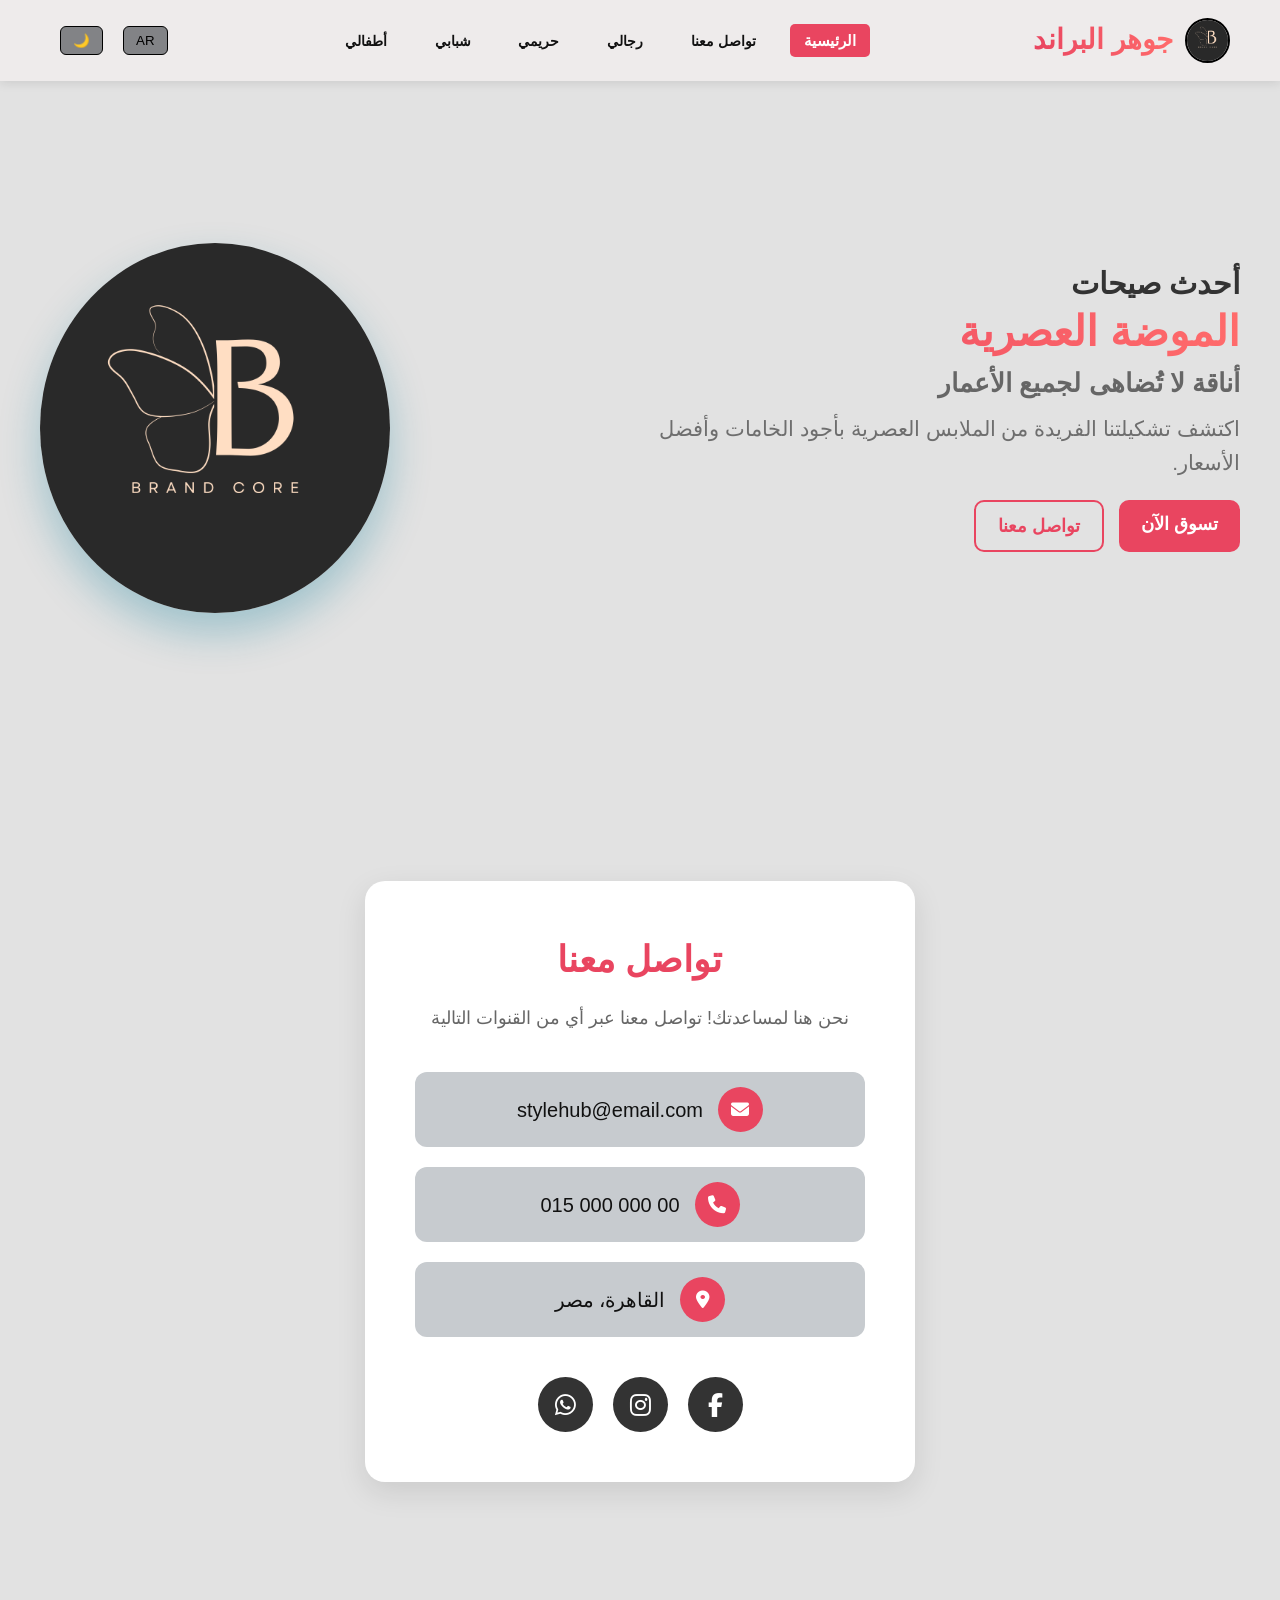
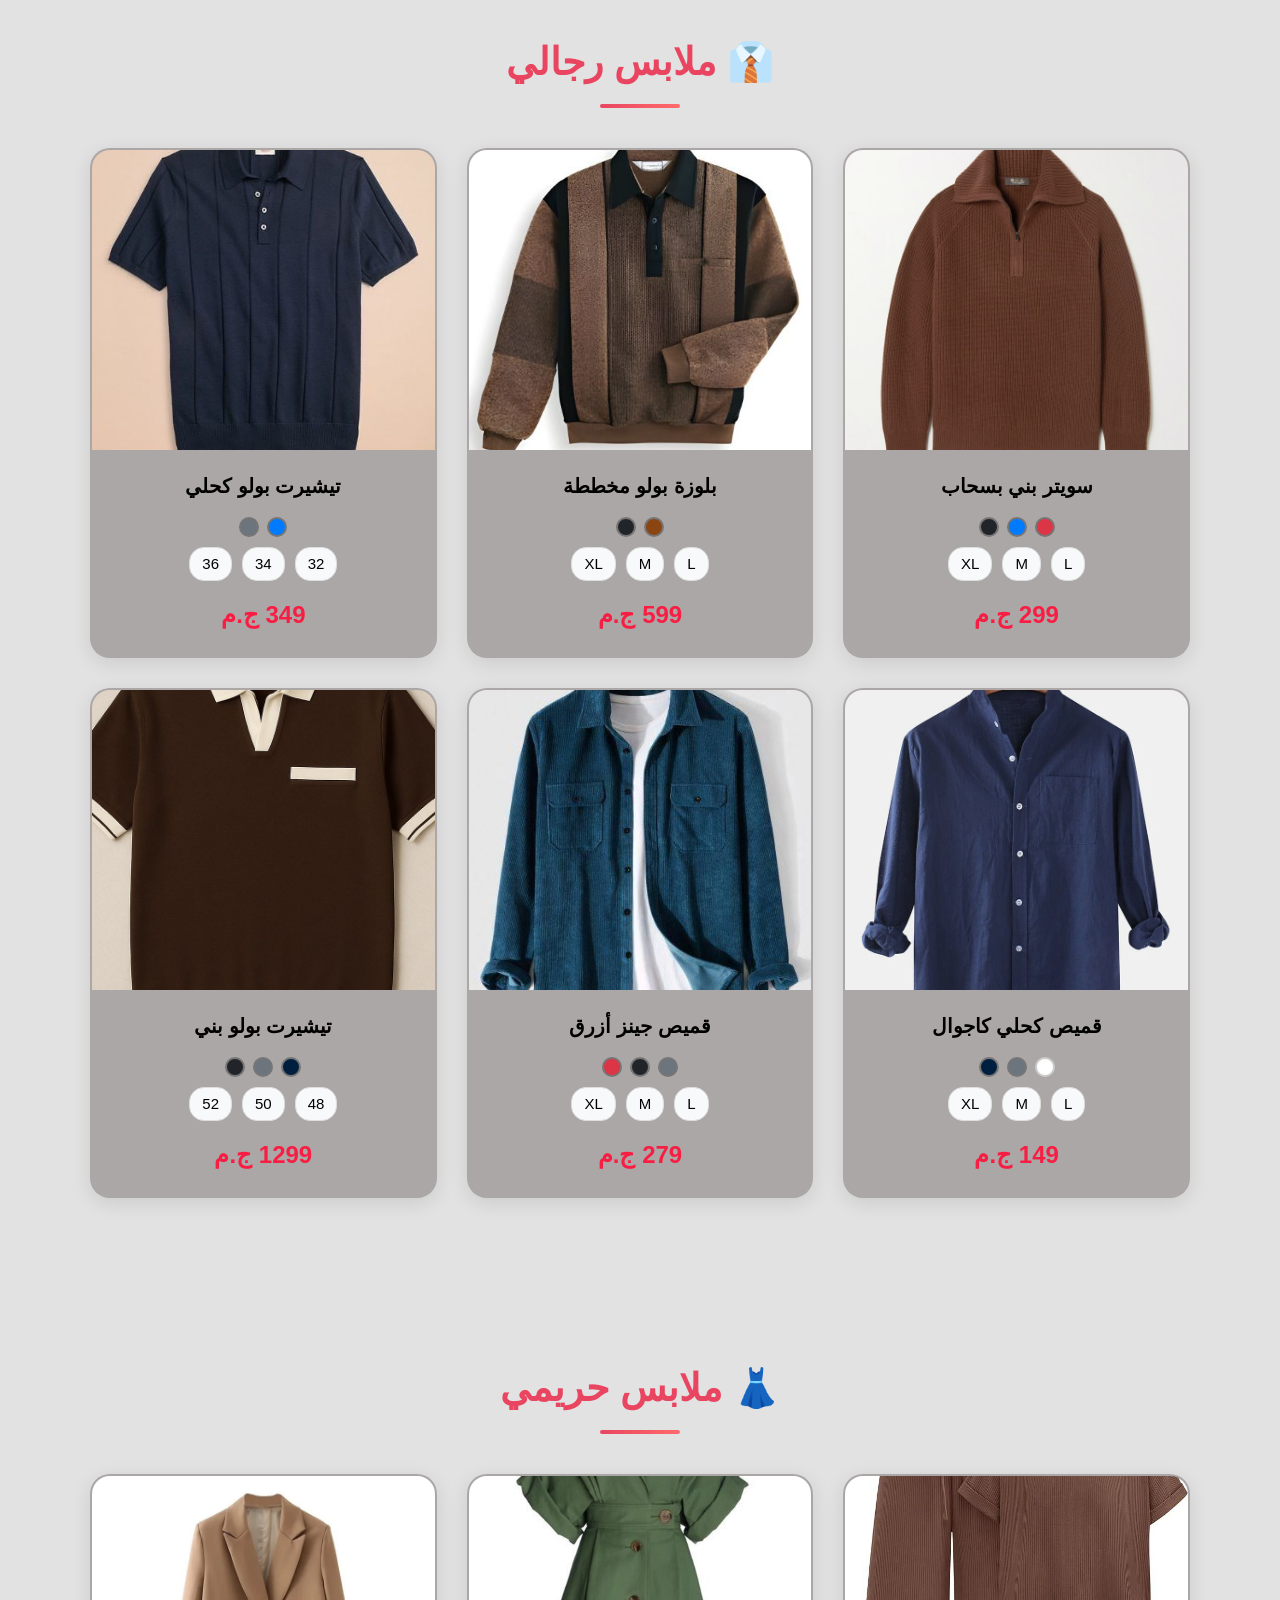
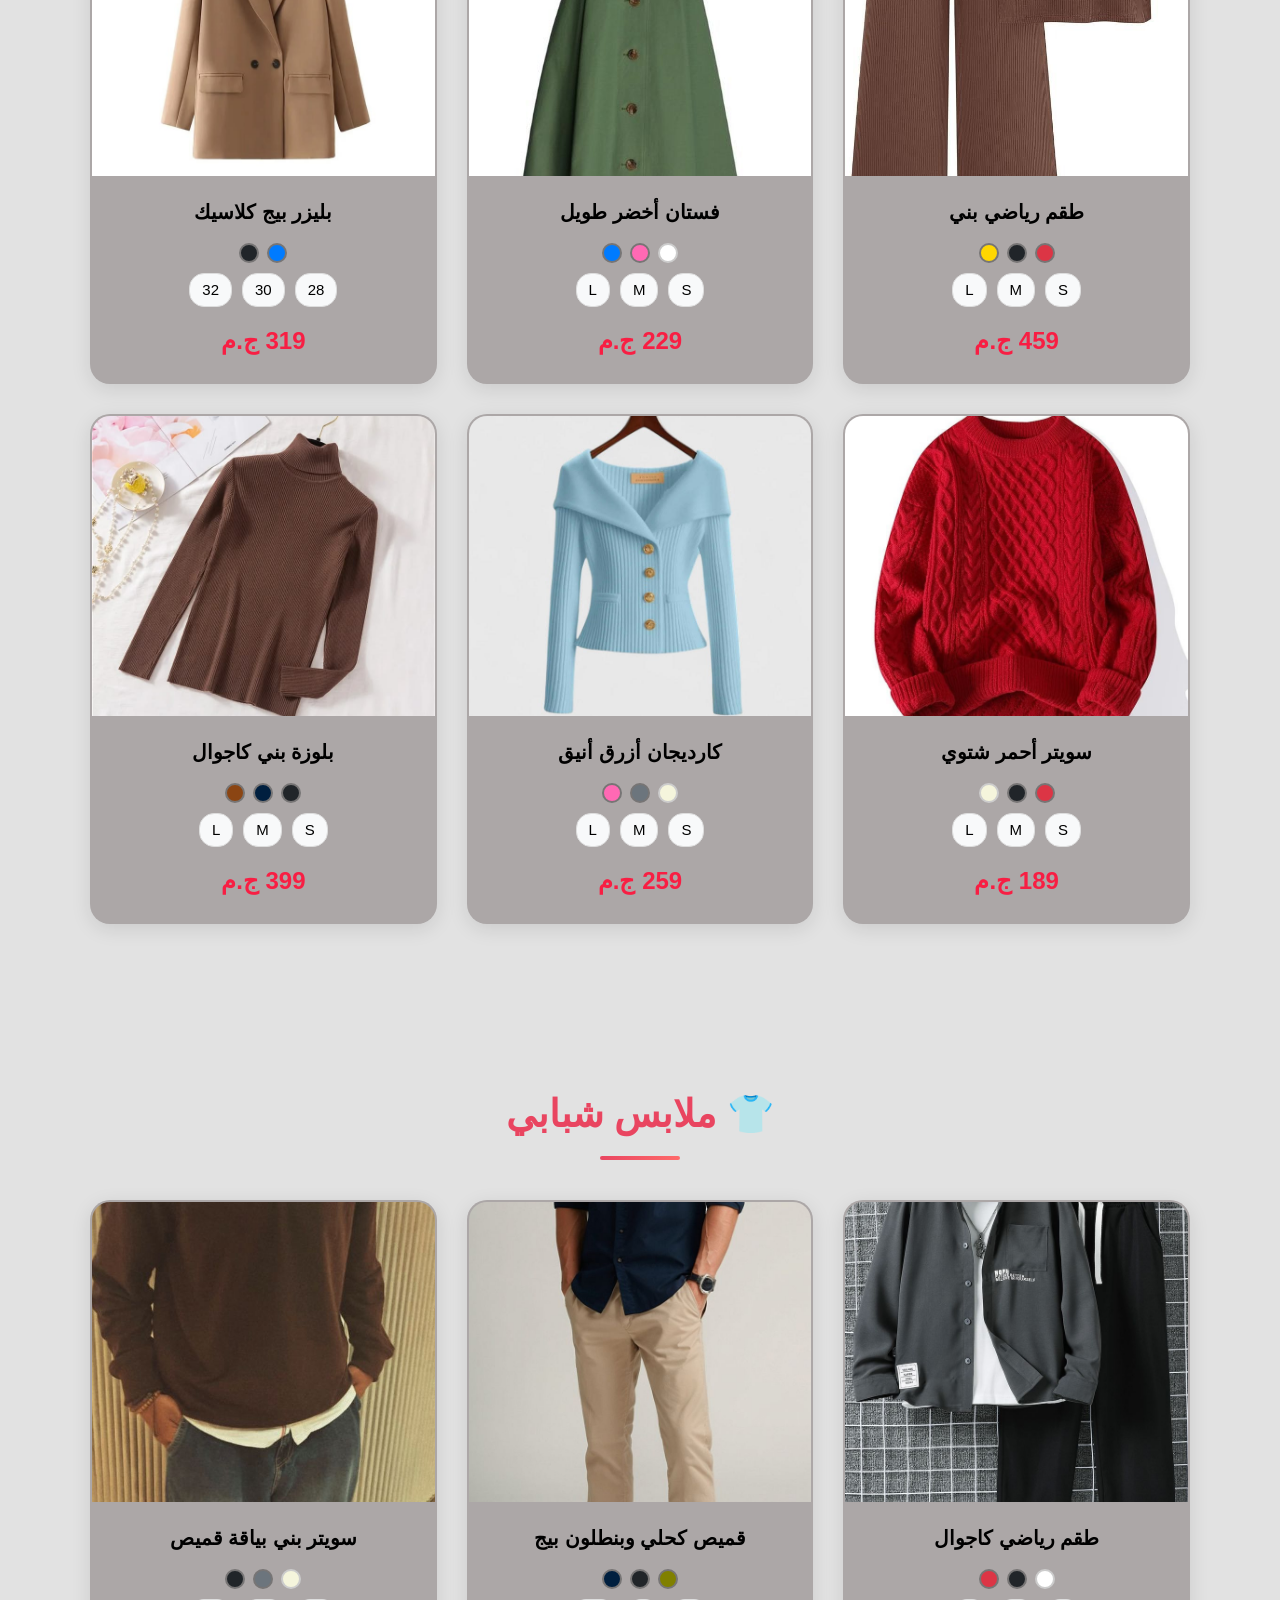
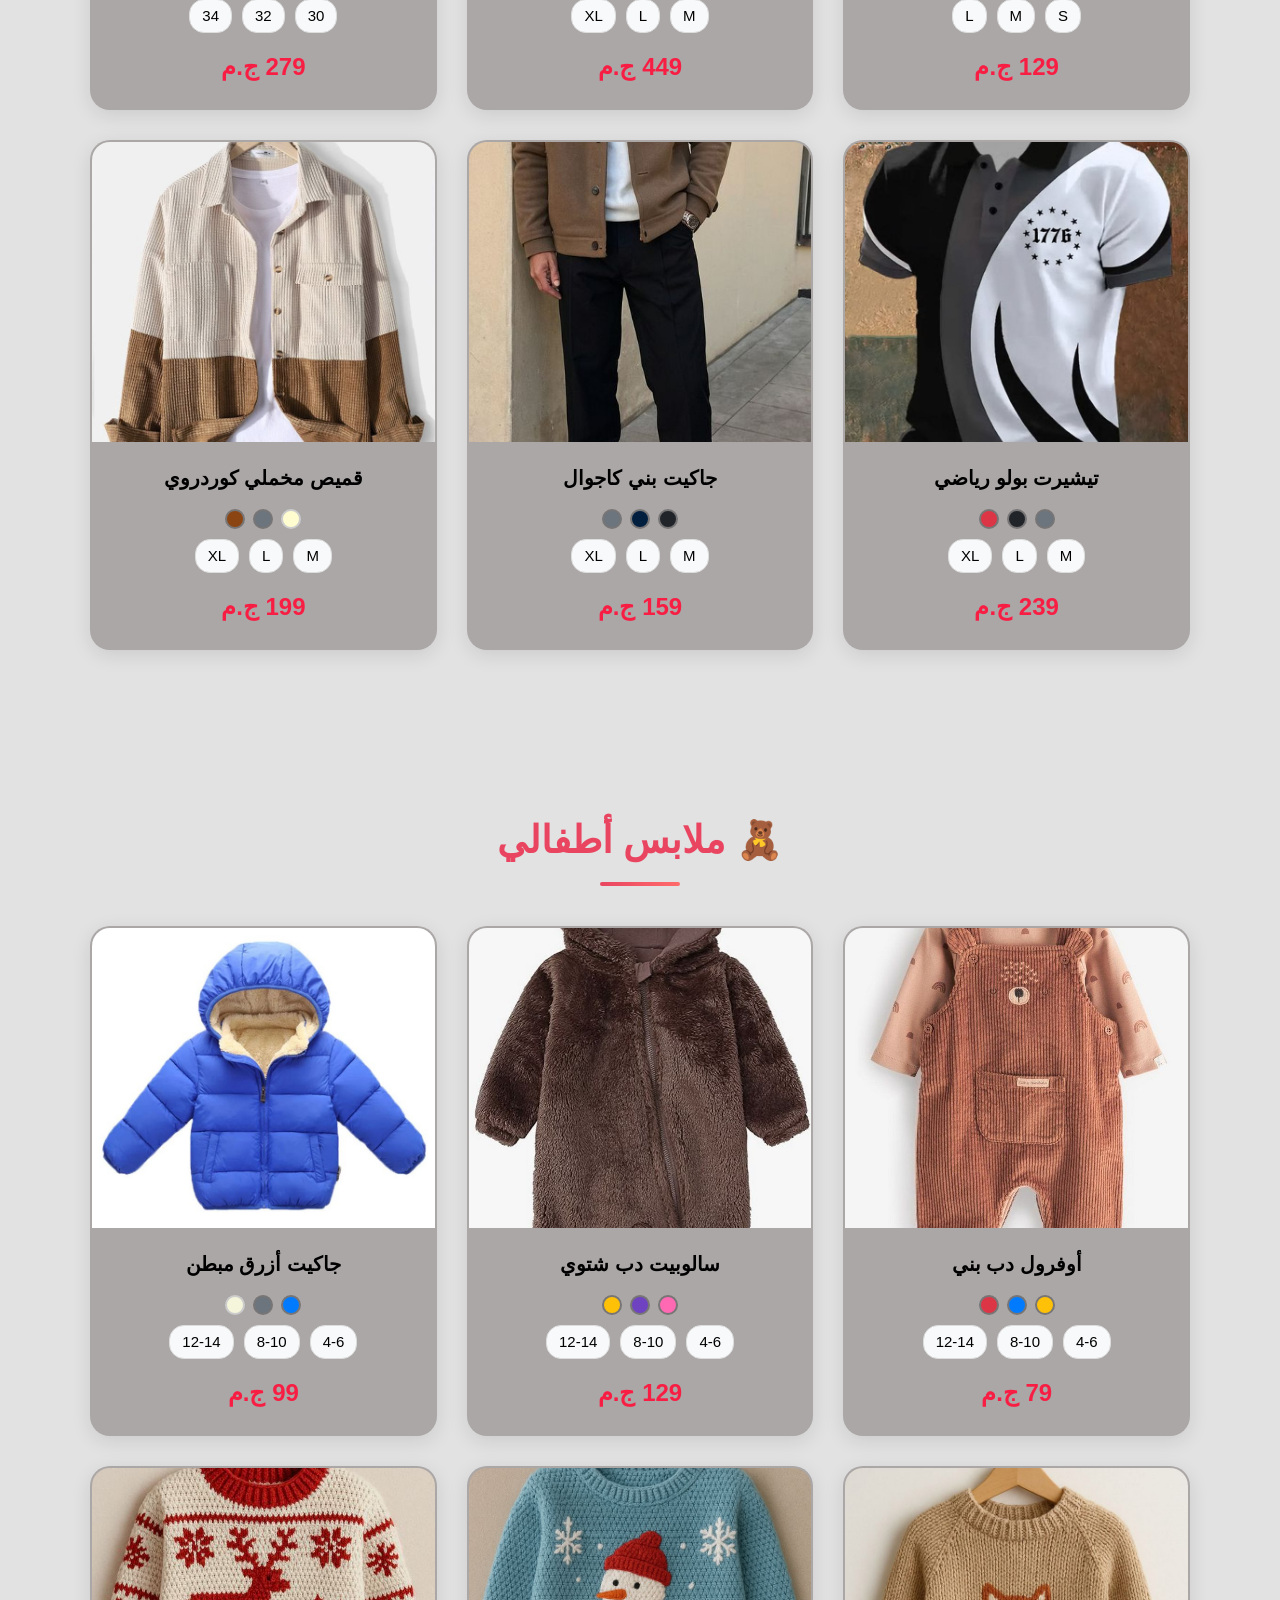
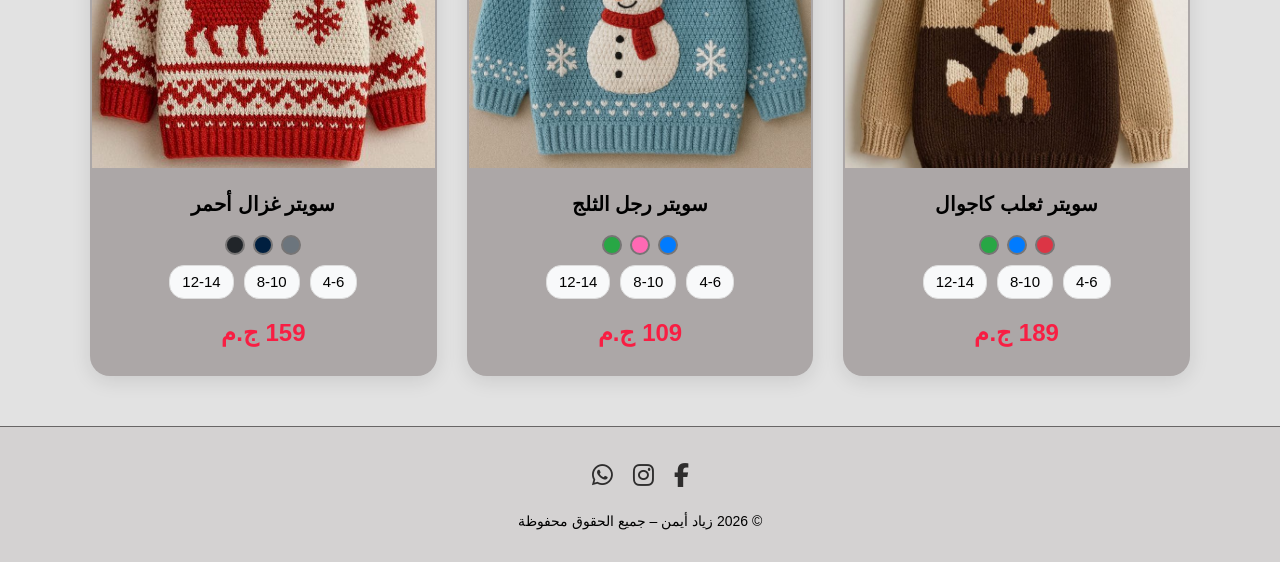
==== index.html @ c8283c45 "Rename brand.html to index.html" ====
<!DOCTYPE html>
<html lang="ar" dir="rtl">
<head>
  <meta charset="UTF-8">
  <meta name="viewport" content="width=device-width, initial-scale=1.0">
  <title>Fashion Store</title>
  <link rel="stylesheet" href="brand.css">
  <link rel="stylesheet" href="https://cdnjs.cloudflare.com/ajax/libs/font-awesome/6.5.1/css/all.min.css">
</head>
<body>


<!-- Navbar -->
<header class="navbar">
  <div class="menu-toggle" onclick="document.querySelector('.nav-links').classList.toggle('active')">
    <span></span>
    <span></span>
    <span></span>
  </div>

  <div class="logo-container">
    <img src="Pic/Logo.png" alt="Logo" class="logo-img">
    <div class="logo" data-key="logo">جوهر البراند</div>
  </div>
  <nav class="nav-links">
    <a href="#home" class="active" data-key="nav-home">الرئيسية</a>
    <a href="#contact" data-key="nav-contact">تواصل معنا</a>
    <a href="#men" data-key="nav-men">رجالي</a>
    <a href="#women" data-key="nav-women">حريمي</a>
    <a href="#youth" data-key="nav-youth">شبابي</a>
    <a href="#kids" data-key="nav-kids">أطفالي</a>
  </nav>
  
  <div class="nav-actions">
    <button class="mode-btn">🌙</button>
    <button class="lang-btn">AR</button>
  </div>     
</header>

<!-- Hero -->
<section id="home" class="hero">
  <div class="hero-text">
    <h1 data-key="hero-h1">أحدث صيحات</h1>
    <h1 class="name" data-key="hero-name">الموضة العصرية</h1>
    <h2 data-key="hero-name2">أناقة لا تُضاهى لجميع الأعمار</h2>
    <p class="hero-p"  data-key="hero-p">اكتشف تشكيلتنا الفريدة من الملابس العصرية بأجود الخامات وأفضل الأسعار.</p>
    <div class="hero-buttons">
      <a href="#men" class="btn primary" data-key="hero-btn1">تسوق الآن</a>
      <a href="#contact" class="btn secondary" data-key="hero-btn2">تواصل معنا</a>
    </div>
  </div>
  <div class="hero-image">
    <img src="Pic/Logo.png" alt="Fashion">
  </div>
</section>

<!-- Contact Section -->
<section id="contact" class="contact-section">
  <div class="contact-container">
    <div class="contact-info-box">
      <h2 data-key="contact-title">تواصل معنا</h2>
      <p data-key="contact-desc">نحن هنا لمساعدتك! تواصل معنا عبر أي من القنوات التالية</p>
      
      <div class="contact-details">
        <div class="contact-item">
          <i class="fa-solid fa-envelope"></i>
          <span>stylehub@email.com</span>
        </div>
        <div class="contact-item">
          <i class="fa-solid fa-phone"></i>
          <span dir="ltr">015 000 000 00</span>
        </div>
        <div class="contact-item">
          <i class="fa-solid fa-location-dot"></i>
          <span data-key="contact-address">القاهرة، مصر</span>
        </div>
      </div>

      <div class="contact-social">
        <a href="https://facebook.com" target="_blank"><i class="fa-brands fa-facebook-f"></i></a>
        <a href="https://instagram.com" target="_blank"><i class="fa-brands fa-instagram"></i></a>
        <a href="https://wa.me/201500000000" target="_blank"><i class="fa-brands fa-whatsapp"></i></a>
      </div>
    </div>
  </div>
</section>

<!-- Men Section -->
<section id="men" class="category-section">
  <h2 class="section-title" data-key="men-title">👔 ملابس رجالي</h2>
  <div class="products-grid">

    <!-- Product 1 -->
    <div class="product-card">
      <div class="product-image">
        <img src="Pic/Men/men1.jpg" alt="Men Shirt">
      </div>
      <div class="product-info">
        <h3 data-key="product-men-1">سويتر بني بسحاب</h3>
        <div class="product-colors">
          <span class="color red"></span>
          <span class="color blue"></span>
          <span class="color black"></span>
        </div>
        <div class="product-sizes">
          <span>L</span>
          <span>M</span>
          <span>XL</span>
        </div>
        <p class="product-price">299 ج.م</p>
      </div>
    </div>

    <!-- Product 2 -->
    <div class="product-card">
      <div class="product-image">
        <img src="Pic/Men/men2.jpg" alt="Men Jacket">
      </div>
      <div class="product-info">
        <h3 data-key="product-men-2">بلوزة بولو مخططة</h3>
        <div class="product-colors">
          <span class="color brown"></span>
          <span class="color black"></span>
        </div>
        <div class="product-sizes">
          <span>L</span>
          <span>M</span>
          <span>XL</span>
        </div>
        <p class="product-price">599 ج.م</p>
      </div>
    </div>

    <!-- Product 3 -->
    <div class="product-card">
      <div class="product-image">
        <img src="Pic/Men/men3.jpg" alt="Men Pants">
      </div>
      <div class="product-info">
        <h3 data-key="product-men-3">تيشيرت بولو كحلي</h3>
        <div class="product-colors">
          <span class="color blue"></span>
          <span class="color gray"></span>
        </div>
        <div class="product-sizes">
          <span>32</span>
          <span>34</span>
          <span>36</span>
        </div>
        <p class="product-price">349 ج.م</p>
      </div>
    </div>

    <!-- Product 4 -->
    <div class="product-card">
      <div class="product-image">
        <img src="Pic/Men/men4.jpg" alt="Men T-Shirt">
      </div>
      <div class="product-info">
        <h3 data-key="product-men-4">قميص كحلي كاجوال</h3>
        <div class="product-colors">
          <span class="color white"></span>
          <span class="color gray"></span>
          <span class="color navy"></span>
        </div>
        <div class="product-sizes">
          <span>L</span>
          <span>M</span>
          <span>XL</span>
        </div>
        <p class="product-price">149 ج.م</p>
      </div>
    </div>

    <!-- Product 5 -->
    <div class="product-card">
      <div class="product-image">
        <img src="Pic/Men/men5.jpg" alt="Men Hoodie">
      </div>
      <div class="product-info">
        <h3 data-key="product-men-5">قميص جينز أزرق</h3>
        <div class="product-colors">
          <span class="color gray"></span>
          <span class="color black"></span>
          <span class="color red"></span>
        </div>
        <div class="product-sizes">
          <span>L</span>
          <span>M</span>
          <span>XL</span>
        </div>
        <p class="product-price">279 ج.م</p>
      </div>
    </div>

    <!-- Product 6 -->
    <div class="product-card">
      <div class="product-image">
        <img src="Pic/Men/men6.jpg" alt="Men Suit">
      </div>
      <div class="product-info">
        <h3 data-key="product-men-6">تيشيرت بولو بني</h3>
        <div class="product-colors">
          <span class="color navy"></span>
          <span class="color gray"></span>
          <span class="color black"></span>
        </div>
        <div class="product-sizes">
          <span>48</span>
          <span>50</span>
          <span>52</span>
        </div>
        <p class="product-price">1299 ج.م</p>
      </div>
    </div>
  </div>
</section>


<!-- Women Section -->
<section id="women" class="category-section">
  <h2 class="section-title" data-key="women-title">👗 ملابس حريمي</h2>
  <div class="products-grid">

    <!-- Product 1 -->
    <div class="product-card">
      <div class="product-image">
        <img src="Pic/Women/wom1.jpg" alt="Women Dress">
      </div>
      <div class="product-info">
        <h3 data-key="product-women-1">طقم رياضي بني</h3>
        <div class="product-colors">
          <span class="color red"></span>
          <span class="color black"></span>
          <span class="color gold"></span>
        </div>
        <div class="product-sizes">
          <span>S</span>
          <span>M</span>
          <span>L</span>
        </div>
        <p class="product-price">459 ج.م</p>
      </div>
    </div>

    <!-- Product 2 -->
    <div class="product-card">
      <div class="product-image">
        <img src="Pic/Women/wom2.jpg" alt="Women Blouse">
      </div>
      <div class="product-info">
        <h3 data-key="product-women-2">فستان أخضر طويل</h3>
        <div class="product-colors">
          <span class="color white"></span>
          <span class="color pink"></span>
          <span class="color blue"></span>
        </div>
        <div class="product-sizes">
          <span>S</span>
          <span>M</span>
          <span>L</span>
        </div>
        <p class="product-price">229 ج.م</p>
      </div>
    </div>

    <!-- Product 3 -->
    <div class="product-card">
      <div class="product-image">
        <img src="Pic/Women/wom3.jpg" alt="Women Jeans">
      </div>
      <div class="product-info">
        <h3 data-key="product-women-3">بليزر بيج كلاسيك</h3>
        <div class="product-colors">
          <span class="color blue"></span>
          <span class="color black"></span>
        </div>
        <div class="product-sizes">
          <span>28</span>
          <span>30</span>
          <span>32</span>
        </div>
        <p class="product-price">319 ج.م</p>
      </div>
    </div>

    <!-- Product 4 -->
    <div class="product-card">
      <div class="product-image">
        <img src="Pic/Women/wom4.jpg" alt="Women Skirt">
      </div>
      <div class="product-info">
        <h3 data-key="product-women-4">سويتر أحمر شتوي</h3>
        <div class="product-colors">
          <span class="color red"></span>
          <span class="color black"></span>
          <span class="color beige"></span>
        </div>
        <div class="product-sizes">
          <span>S</span>
          <span>M</span>
          <span>L</span>
        </div>
        <p class="product-price">189 ج.م</p>
      </div>
    </div>

    <!-- Product 5 -->
    <div class="product-card">
      <div class="product-image">
        <img src="Pic/Women/wom5.jpg" alt="Women Cardigan">
      </div>
      <div class="product-info">
        <h3 data-key="product-women-5">كارديجان أزرق أنيق</h3>
        <div class="product-colors">
          <span class="color beige"></span>
          <span class="color gray"></span>
          <span class="color pink"></span>
        </div>
        <div class="product-sizes">
          <span>S</span>
          <span>M</span>
          <span>L</span>
        </div>
        <p class="product-price">259 ج.م</p>
      </div>
    </div>

    <!-- Product 6 -->
    <div class="product-card">
      <div class="product-image">
        <img src="Pic/Women/wom6.jpg" alt="Women Abaya">
      </div>
      <div class="product-info">
        <h3 data-key="product-women-6">	بلوزة بني كاجوال</h3>
        <div class="product-colors">
          <span class="color black"></span>
          <span class="color navy"></span>
          <span class="color brown"></span>
        </div>
        <div class="product-sizes">
          <span>S</span>
          <span>M</span>
          <span>L</span>
        </div>
        <p class="product-price">399 ج.م</p>
      </div>
    </div>
  </div>
</section>


<!-- Youth Section -->
<section id="youth" class="category-section">
  <h2 class="section-title" data-key="youth-title">👕 ملابس شبابي</h2>
  <div class="products-grid">
    <!-- Product 1 -->
    <div class="product-card">
      <div class="product-image">
        <img src="Pic/Youth/youth1.jpg" alt="Youth T-Shirt">
      </div>
      <div class="product-info">
        <h3 data-key="product-youth-1">طقم رياضي كاجوال</h3>
        <div class="product-colors">
          <span class="color white"></span>
          <span class="color black"></span>
          <span class="color red"></span>
        </div>
        <div class="product-sizes">
          <span>S</span>
          <span>M</span>
          <span>L</span>
        </div>
        <p class="product-price">129 ج.م</p>
      </div>
    </div>

    <!-- Product 2 -->
    <div class="product-card">
      <div class="product-image">
        <img src="Pic/Youth/youth2.jpg" alt="Youth Jacket">
      </div>
      <div class="product-info">
        <h3 data-key="product-youth-2">	قميص كحلي وبنطلون بيج</h3>
        <div class="product-colors">
          <span class="color olive"></span>
          <span class="color black"></span>
          <span class="color navy"></span>
        </div>
        <div class="product-sizes">
          <span>M</span>
          <span>L</span>
          <span>XL</span>
        </div>
        <p class="product-price">449 ج.م</p>
      </div>
    </div>

    <!-- Product 3 -->
    <div class="product-card">
      <div class="product-image">
        <img src="Pic/Youth/youth3.jpg" alt="Youth Pants">
      </div>
      <div class="product-info">
        <h3 data-key="product-youth-3">سويتر بني بياقة قميص</h3>
        <div class="product-colors">
          <span class="color beige"></span>
          <span class="color gray"></span>
          <span class="color black"></span>
        </div>
        <div class="product-sizes">
          <span>30</span>
          <span>32</span>
          <span>34</span>
        </div>
        <p class="product-price">279 ج.م</p>
      </div>
    </div>

    <!-- Product 4 -->
    <div class="product-card">
      <div class="product-image">
        <img src="Pic/Youth/youth4.jpg" alt="Youth Hoodie">
      </div>
      <div class="product-info">
        <h3 data-key="product-youth-4">تيشيرت بولو رياضي</h3>
        <div class="product-colors">
          <span class="color gray"></span>
          <span class="color black"></span>
          <span class="color red"></span>
        </div>
        <div class="product-sizes">
          <span>M</span>
          <span>L</span>
          <span>XL</span>
        </div>
        <p class="product-price">239 ج.م</p>
      </div>
    </div>

    <!-- Product 5 -->
    <div class="product-card">
      <div class="product-image">
        <img src="Pic/Youth/youth5.jpg" alt="Youth Shorts">
      </div>
      <div class="product-info">
        <h3 data-key="product-youth-5">	جاكيت بني كاجوال</h3>
        <div class="product-colors">
          <span class="color black"></span>
          <span class="color navy"></span>
          <span class="color gray"></span>
        </div>
        <div class="product-sizes">
          <span>M</span>
          <span>L</span>
          <span>XL</span>
        </div>
        <p class="product-price">159 ج.م</p>
      </div>
    </div>

    <!-- Product 6 -->
    <div class="product-card">
      <div class="product-image">
        <img src="Pic/Youth/youth6.jpg" alt="Youth Sweater">
      </div>
      <div class="product-info">
        <h3 data-key="product-youth-6">قميص مخملي كوردروي</h3>
        <div class="product-colors">
          <span class="color cream"></span>
          <span class="color gray"></span>
          <span class="color brown"></span>
        </div>
        <div class="product-sizes">
          <span>M</span>
          <span>L</span>
          <span>XL</span>
        </div>
        <p class="product-price">199 ج.م</p>
      </div>
    </div>
  </div>
</section>


<!-- Kids Section -->
<section id="kids" class="category-section">
  <h2 class="section-title" data-key="kids-title">🧸 ملابس أطفالي</h2>
  <div class="products-grid">

    <!-- Product 1 -->
    <div class="product-card">
      <div class="product-image">
        <img src="Pic/Kids/kid1.jpg" alt="Kids T-Shirt">
      </div>
      <div class="product-info">
        <h3 data-key="product-kids-1">أوفرول دب بني</h3>
        <div class="product-colors">
          <span class="color yellow"></span>
          <span class="color blue"></span>
          <span class="color red"></span>
        </div>
        <div class="product-sizes">
          <span>4-6</span>
          <span>8-10</span>
          <span>12-14</span>
        </div>
        <p class="product-price">79 ج.م</p>
      </div>
    </div>

    <!-- Product 2 -->
    <div class="product-card">
      <div class="product-image">
        <img src="Pic/Kids/kid2.jpg" alt="Kids Dress">
      </div>
      <div class="product-info">
        <h3 data-key="product-kids-2">سالوبيت دب شتوي</h3>
        <div class="product-colors">
          <span class="color pink"></span>
          <span class="color purple"></span>
          <span class="color yellow"></span>
        </div>
        <div class="product-sizes">
          <span>4-6</span>
          <span>8-10</span>
          <span>12-14</span>
        </div>
        <p class="product-price">129 ج.م</p>
      </div>
    </div>

    <!-- Product 3 -->
    <div class="product-card">
      <div class="product-image">
        <img src="Pic/Kids/kid3.jpg" alt="Kids Pants">
      </div>
      <div class="product-info">
        <h3 data-key="product-kids-3">جاكيت أزرق مبطن</h3>
        <div class="product-colors">
          <span class="color blue"></span>
          <span class="color gray"></span>
          <span class="color beige"></span>
        </div>
        <div class="product-sizes">
          <span>4-6</span>
          <span>8-10</span>
          <span>12-14</span>
        </div>
        <p class="product-price">99 ج.م</p>
      </div>
    </div>

    <!-- Product 4 -->
    <div class="product-card">
      <div class="product-image">
        <img src="Pic/Kids/kid4.jpg" alt="Kids Jacket">
      </div>
      <div class="product-info">
        <h3 data-key="product-kids-4">سويتر ثعلب كاجوال</h3>
        <div class="product-colors">
          <span class="color red"></span>
          <span class="color blue"></span>
          <span class="color green"></span>
        </div>
        <div class="product-sizes">
          <span>4-6</span>
          <span>8-10</span>
          <span>12-14</span>
        </div>
        <p class="product-price">189 ج.م</p>
      </div>
    </div>

    <!-- Product 5 -->
    <div class="product-card">
      <div class="product-image">
        <img src="Pic/Kids/kid5.jpg" alt="Kids Pajamas">
      </div>
      <div class="product-info">
        <h3 data-key="product-kids-5">	سويتر رجل الثلج</h3>
        <div class="product-colors">
          <span class="color blue"></span>
          <span class="color pink"></span>
          <span class="color green"></span>
        </div>
        <div class="product-sizes">
          <span>4-6</span>
          <span>8-10</span>
          <span>12-14</span>
        </div>
        <p class="product-price">109 ج.م</p>
      </div>
    </div>

    <!-- Product 6 -->
    <div class="product-card">
      <div class="product-image">
        <img src="Pic/Kids/kid6.jpg" alt="Kids Set">
      </div>
      <div class="product-info">
        <h3 data-key="product-kids-6">سويتر غزال أحمر</h3>
        <div class="product-colors">
          <span class="color gray"></span>
          <span class="color navy"></span>
          <span class="color black"></span>
        </div>
        <div class="product-sizes">
          <span>4-6</span>
          <span>8-10</span>
          <span>12-14</span>
        </div>
        <p class="product-price">159 ج.م</p>
      </div>
    </div>
  </div>
</section>

<!-- Footer -->
<footer class="footer">
  <div class="footer-social">
    <a href="https://facebook.com" target="_blank"><i class="fa-brands fa-facebook-f"></i></a>
    <a href="https://instagram.com" target="_blank"><i class="fa-brands fa-instagram"></i></a>
    <a href="https://wa.me/201500000000" target="_blank"><i class="fa-brands fa-whatsapp"></i></a>
  </div>
  <p data-key="footer">© 2026 زياد أيمن – جميع الحقوق محفوظة</p>
</footer>

<!-- Back to Top -->
<button id="backToTop">↑</button>

<script src="brand.js"></script>
</body>
</html>
---- brand.css ----
/* RESET & BASE  */
* {
  margin: 0;
  padding: 0;
  box-sizing: border-box;
}

body {
  font-family: 'Segoe UI', Tahoma, Geneva, Verdana, sans-serif;
  background-color: #e2e2e2;
  color: #111;
  line-height: 1.6;
  font-size: 14px;
}

/* DARK MODE -------------------------*/
.dark-mode {
  background-color: #131327;
  color: #eaeaea;
}

.dark-mode .navbar {
  background-color: #16213f;
}
.dark-mode .nav-links a.active {
  background-color: #1262b8;
}
.dark-mode .nav-links a:hover {
  background-color: #1262b8;
}
.dark-mode .nav-links a {
  color: #eaeaea;
}

.dark-mode .logo {
  background: linear-gradient(90deg, #e94560, #ff6b6b);
  -webkit-background-clip: text;
  -webkit-text-fill-color: transparent;
}

.dark-mode .nav-actions button {
  border: 1px solid #496975;
  background-color: #09616d;
  color: #fff8f8;
}

.dark-mode .hero-text h1 {
  color: #e9e7e7;
}

.dark-mode .hero-text .name {
  background: linear-gradient(90deg, #e94560, #ff6b6b);
  -webkit-background-clip: text;
  -webkit-text-fill-color: transparent;
}

.dark-mode .hero-text h2 {
  color: #a0a0a0;
}

.dark-mode .hero-p {
  color: #b0b0b0;
}

.dark-mode .hero-buttons .primary {
  background-color: #e94560;
  color: #fff;
}

.dark-mode .hero-buttons .secondary {
  color: #eaeaea;
  border: 2px solid #e94560;
  background-color: transparent;
}

.dark-mode .section-title {
  color: #e94560;
}



.dark-mode .contact-info-box {
  background-color: #09284e;
}

.dark-mode .contact-item {
  background: #1a1a2e;
}

.dark-mode .contact-info-box > p {
  color: #cfcccc;
}

.dark-mode .product-card {
  background-color: #16213e;
  border-color: #0f3460;
  color: #eaeaea;
}

.dark-mode .product-card h3 {
  color: #eaeaea;
}

.dark-mode .product-price {
  color: #e94560;
}



.dark-mode .footer {
  border-top: 1px solid #020a16;
  color: #cac8c8;
  background-color: #060e24;
}

.dark-mode #backToTop {
  background: #e94560;
}

/* LOGO CONTAINER --------------------------------*/
.logo-container {
  display: flex;
  align-items: center;
  gap: 12px;
}

.logo-img {
  width: 45px;
  height: 45px;
  border-radius: 50%;
  object-fit: cover;
  border: 2px solid #e94560;
  transition: 0.3s;
}

.logo-img:hover {
  transform: scale(1.1);
  box-shadow: 0 0 15px rgba(233, 69, 96, 0.5);
}


/* NAVBAR  ------------------------------------ */
.navbar {
  display: flex;
  justify-content: space-between;
  align-items: center;
  padding: 18px 50px;
  background-color: #eeebeb;
  position: sticky;
  top: 0;
  z-index: 1000;
  box-shadow: 0 2px 10px rgba(0,0,0,0.1);
}

.logo-img {
  border-color: #000000;
}

.logo {
  font-size: 28px;
  font-weight: bold;
  background: linear-gradient(90deg, #e94560, #ff6b6b);
  -webkit-background-clip: text;
  -webkit-text-fill-color: transparent;
}

.nav-links a {
  margin: 0 8px;
  padding: 8px 14px;
  text-decoration: none;
  color: #111;
  border-radius: 5px;
  font-weight: 700;
  transition: 0.25s;
}

.nav-links a:hover,
.nav-links a.active {
  background-color: #e94560;
  color: #fff;
  font-size: 15px;
}

.nav-actions button {
  margin-left: 10px;
  padding: 6px 12px;
  border: 1px solid #000000;
  background-color: #828386;
  border-radius: 6px;
  cursor: pointer;
  transition: 0.3s;
}

.nav-actions button:hover {
  background-color: #072b3a;
  color: #fff;
}

/* SECTIONS GENERAL  ----------------------------------*/ 
section {
  padding: 50px 40px;
  margin-bottom: 40px;
}

#home {
  scroll-margin-top: 80px;
}

#contact{
  scroll-margin-top: 30px;
}

#men,
#women,
#youth,
#kids {
  scroll-margin-top: 30px;
}

/* HERO SECTION --------------------------------------*/
.hero {
  display: flex;
  align-items: center;
  justify-content: space-between;
  padding-top: 0;
  min-height: 80vh;
  margin-top: -10px;
}

.hero-text {
  max-width: 600px;
}

.hero-text h1 {
  font-size: 30px;
  color: #333;
  margin-bottom: -10px;
}

.hero-text .name {
  font-size: 42px;
  background: linear-gradient(90deg, #e94560, #ff6b6b);
  -webkit-background-clip: text;
  -webkit-text-fill-color: transparent;
  font-weight: bold;
}

.hero-text h2 {
  font-size: 26px;
  margin: 8px 0;
  color: #666;
}

.hero-p {
  font-size: 21px;
  color: #6e6e6e;
  margin-bottom: 20px;
}

.hero-buttons {
  margin-top: 20px;
  display: flex;
  gap: 15px;
}

.btn {
  padding: 10px 22px;
  border-radius: 10px;
  text-decoration: none;
  font-size: 18px;
  font-weight: 600;
  transition: 0.2s;
}

.btn:hover {
  transform: scale(1.05);
}

.primary {
  background-color: #e94560;
  color: #fff;
}

.secondary {
  border: 2px solid #e94560;
  color: #e94560;
  background-color: transparent;
}

.hero-image img {
  width: 350px;
  height: 370px;
  border-radius: 50%;
  object-fit: cover;
  margin-right: 100px;
  margin-top: 50px;
  box-shadow: 0 20px 40px rgba(7, 124, 153, 0.3);
}

body[dir="ltr"] .hero-image img {
  margin-right: 0;
  margin-left: 100px;
}

/* CONTACT SECTION ------------------------------------*/
.contact-section {
  padding: 50px 30px;
}

.contact-container {
  display: flex;
  justify-content: center;
  max-width: 550px;
  margin: 0 auto;
}

.contact-info-box {
  flex: 1;
  background: #fff;
  padding: 50px;
  border-radius: 20px;
  box-shadow: 0 10px 30px rgba(0,0,0,0.1);
  text-align: center;
  max-width: 600px;
}

.contact-info-box h2 {
  font-size: 36px;
  margin-bottom: 15px;
  color: #e94560;
}

.contact-info-box > p {
  font-size: 18px;
  color: #666;
  margin-bottom: 40px;
}

.contact-details {
  margin-bottom: 40px;
  display: flex;
  flex-direction: column;
  gap: 20px;
}

.contact-item {
  display: flex;
  align-items: center;
  justify-content: center;
  gap: 15px;
  font-size: 20px;
  padding: 15px;
  background: #c7cbcf;
  border-radius: 12px;
  transition: 0.3s;
}

.contact-item:hover {
  background: #790b1e;
  color: #fff;
  transform: translateX(5px);
}

.contact-item:hover i {
  background: #000000;
  color: #e94560;
}

.contact-item i {
  width: 45px;
  height: 45px;
  background: #e94560;
  color: #fff;
  border-radius: 50%;
  display: flex;
  align-items: center;
  justify-content: center;
  font-size: 18px;
  transition: 0.3s;
}

.contact-social {
  display: flex;
  justify-content: center;
  gap: 20px;
  margin-top: 30px;
}

.contact-social a {
  width: 55px;
  height: 55px;
  background: #333;
  color: #fff;
  border-radius: 50%;
  display: flex;
  align-items: center;
  justify-content: center;
  font-size: 24px;
  transition: 0.3s;
  text-decoration: none;
}

.contact-social a:hover {
  background: #e94560;
  transform: translateY(-5px) scale(1.1);
  box-shadow: 0 10px 20px rgba(233, 69, 96, 0.3);
}

/* CATEGORY SECTIONS --------------------------------------*/
.category-section {
  padding: 60px;
}

.section-title {
  font-size: 38px;
  margin-bottom: 40px;
  text-align: center;
  color: #e94560;
  position: relative;
  padding-bottom: 15px;
}

.section-title::after {
  content: '';
  position: absolute;
  bottom: 0;
  left: 50%;
  transform: translateX(-50%);
  width: 80px;
  height: 4px;
  background: linear-gradient(90deg, #e94560, #ff6b6b);
  border-radius: 2px;
}

/* PRODUCTS GRID  -----------------------------*/
.products-grid {
  display: grid;
  grid-template-columns: repeat(3, 1fr);
  gap: 30px;
  max-width: 1100px;
  height: 1050px;
  margin: 0 auto;
}

/* PRODUCT CARD  ---------------------------------- */
.product-card {
  background: #aca7a7;
  border-radius: 20px;
  overflow: hidden;
  box-shadow: 0 5px 20px rgba(0,0,0,0.1);
  transition: 0.3s;
  border: 2px solid transparent;
}

.product-card:hover {
  transform: translateY(-10px);
  box-shadow: 0 15px 40px rgba(233, 69, 96, 0.2);
  border-color: #e94560;
}

.product-image {
  width: 100%;
  height: 300px;
  overflow: hidden;
  position: relative;
  aspect-ratio: 3/4;
}

.product-image img {
  width: 100%;
  height: 100%;
  object-fit: cover;
  transition: 0.3s;
}

.product-card:hover .product-image img {
  transform: scale(1.1);
}

.product-info {
  padding: 20px;
  text-align: center;
}

.product-info h3 {
  font-size: 20px;
  margin-bottom: 15px;
  color: #000000;
  font-weight: 600;
}

.product-colors {
  display: flex;
  justify-content: center;
  gap: 8px;
  margin-bottom: 10px;
}

.color {
  width: 20px;
  height: 20px;
  border-radius: 50%;
  border: 2px solid #777575;
  cursor: pointer;
  transition: 0.2s;
}

.color:hover {
  transform: scale(1.2);
  border-color: #333;
}

/* Color variants ------------------------------------*/
.red { background: #dc3545; }
.blue { background: #007bff; }
.black { background: #212529; }
.white { background: #ffffff; border-color: #ccc; }
.gray { background: #6c757d; }
.green { background: #28a745; }
.yellow { background: #ffc107; }
.pink { background: #ff69b4; }
.purple { background: #6f42c1; }
.brown { background: #8b4513; }
.navy { background: #001f3f; }
.gold { background: #ffd700; }
.beige { background: #f5f5dc; border-color: #ccc; }
.olive { background: #808000; }
.cream { background: #fffdd0; border-color: #ccc; }

.product-sizes {
  display: flex;
  justify-content: center;
  gap: 10px;
  margin-bottom: 15px;
  font-size: 15px;
  color: #000000;
}

.product-sizes span {
  padding: 4px 12px;
  background: #f8f9fa;
  border-radius: 15px;
  border: 1px solid #ddd;
  font-weight: 100;
  
}

.product-price {
  font-size: 24px;
  font-weight: bold;
  color: #f81e43;
  margin-top: 10px;
}

/* FOOTER  ----------------------------------*/
.footer {
  text-align: center;
  padding: 30px;
  margin-top: -50px;
  border-top: 1px solid #686666;
  color: #000000;
  background-color: #d4d2d2;
}

.footer-social {
  display: flex;
  justify-content: center;
  gap: 20px;
  margin-bottom: 15px;
}

.footer-social a {
  color: #2e2d2d;
  font-size: 24px;
  transition: 0.3s;
}

.footer-social a:hover {
  color: #e94560;
  transform: translateY(-3px);
}

/* BACK TO TOP BUTTON STYLES ------------------------------------------ */
#backToTop {
  position: fixed;
  bottom: 30px;
  right: 30px;
  background: #e94560;
  color: #fff;
  border: none;
  width: 50px;
  height: 50px;
  border-radius: 50%;
  font-size: 24px;
  cursor: pointer;
  opacity: 0;
  visibility: hidden;
  transition: 0.3s;
  z-index: 999;
  box-shadow: 0 5px 15px rgba(233, 69, 96, 0.4);
}

#backToTop.show {
  opacity: 1;
  visibility: visible;
}

#backToTop:hover {
  background: #d63050;
  transform: translateY(-3px);
}

body[dir="ltr"] #backToTop {
  right: auto;
  left: 30px;
}


/* RESPONSIVE -------------------------------------*/
@media (max-width: 768px) {
  /* ===== NAVBAR ===== */
  .navbar {
    padding: 10px 15px;
    flex-wrap: wrap;
  }
  
  .logo {
    font-size: 20px;
  }
  
  .logo-img {
    width: 35px;
    height: 35px;
  }
  
  /* Hamburger Menu */
  .nav-links {
    display: none;
    position: absolute;
    top: 60px;
    left: 0;
    right: 0;
    background: #fff;
    flex-direction: column;
    padding: 15px;
    box-shadow: 0 5px 15px rgba(0,0,0,0.1);
    gap: 10px;
  }
  
  .nav-links.active {
    display: flex;
  }
  
  .nav-links a {
    margin: 0;
    padding: 12px;
    text-align: center;
    border-radius: 8px;
  }
  
  /* Menu Toggle Button */
  .menu-toggle {
    display: flex;
    flex-direction: column;
    gap: 4px;
    cursor: pointer;
    padding: 5px;
  }
  
  .menu-toggle span {
    width: 25px;
    height: 3px;
    background: #111;
    border-radius: 3px;
    transition: 0.3s;
  }
  
  .dark-mode .menu-toggle span {
    background: #fff;
  }

  /* ===== HERO SECTION ===== */
  .hero {
    flex-direction: column;
    text-align: center;
    padding: 20px;
    min-height: auto;
  }

  .hero-image {
    order: -1;
    margin-bottom: 15px;
  }

  .hero-image img {
    width: 200px;
    height: 200px;
    margin: 0 auto;
  }

  .hero-text h1 {
    font-size: 22px;
  }

  .hero-text .name {
    font-size: 28px;
  }

  .hero-text h2 {
    font-size: 18px;
  }

  .hero-p {
    font-size: 16px;
  }

  .hero-buttons {
    flex-direction: column;
    gap: 10px;
  }
  
  .btn {
    padding: 12px 20px;
    font-size: 16px;
  }

  /* ===== PRODUCTS ===== */
  .products-grid {
    grid-template-columns: 1fr;
    gap: 20px;
    height: auto;
    padding: 0 10px;
  }
  
  .product-card {
    max-width: 350px;
    margin: 0 auto;
  }

  .product-image {
    aspect-ratio: 1/1;
    height: auto;
  }

  .section-title {
    font-size: 26px;
    margin-bottom: 25px;
  }
  
  .product-info h3 {
    font-size: 18px;
  }

  /* ===== CONTACT ===== */
  .contact-section {
    padding: 30px 15px;
  }

  .contact-info-box {
    padding: 25px 15px;
  }
  
  .contact-info-box h2 {
    font-size: 28px;
  }

  .contact-item {
    font-size: 16px;
    padding: 12px;
  }
  
  .contact-social a {
    width: 45px;
    height: 45px;
    font-size: 20px;
  }

  /* ===== FOOTER ===== */
  .footer {
    margin-top: 0;
    padding: 20px;
  }

  /* ===== BACK TO TOP ===== */
  #backToTop {
    width: 45px;
    height: 45px;
    font-size: 20px;
    bottom: 20px;
    right: 20px;
  }
  
  body[dir="ltr"] #backToTop {
    right: auto;
    left: 20px;
  }
}

/* Extra Small Screens */
@media (max-width: 380px) {
  .hero-image img {
    width: 170px;
    height: 170px;
  }
  
  .section-title {
    font-size: 22px;
  }
  
  .product-price {
    font-size: 20px;
  }
}


.nav-actions {
  display: flex;
  align-items: center;
  gap: 10px;
  flex-direction: row-reverse; 
}

.menu-toggle {
  display: none; 
  flex-direction: column;
  gap: 4px;
  cursor: pointer;
  padding: 5px;
  margin-right: 0; 
}

@media (max-width: 768px) {
  .menu-toggle {
    display: flex; 
  }
}
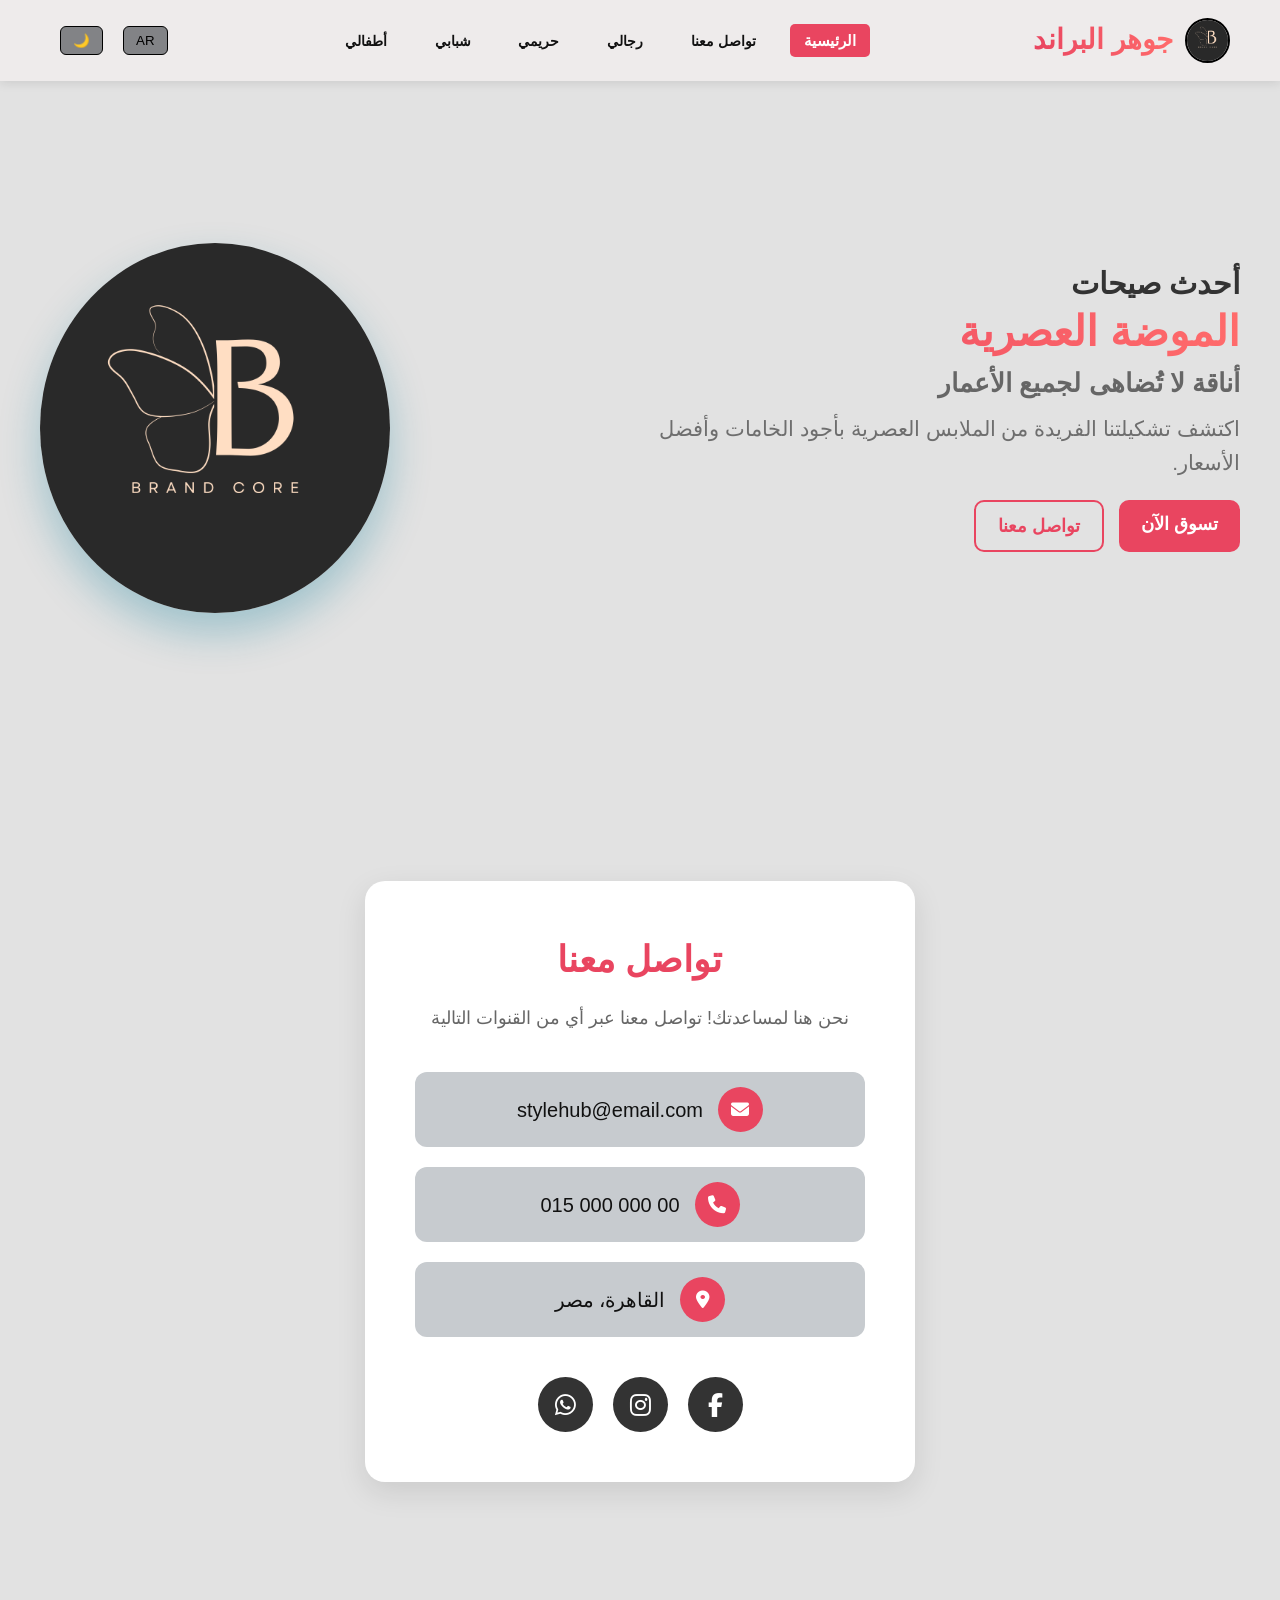
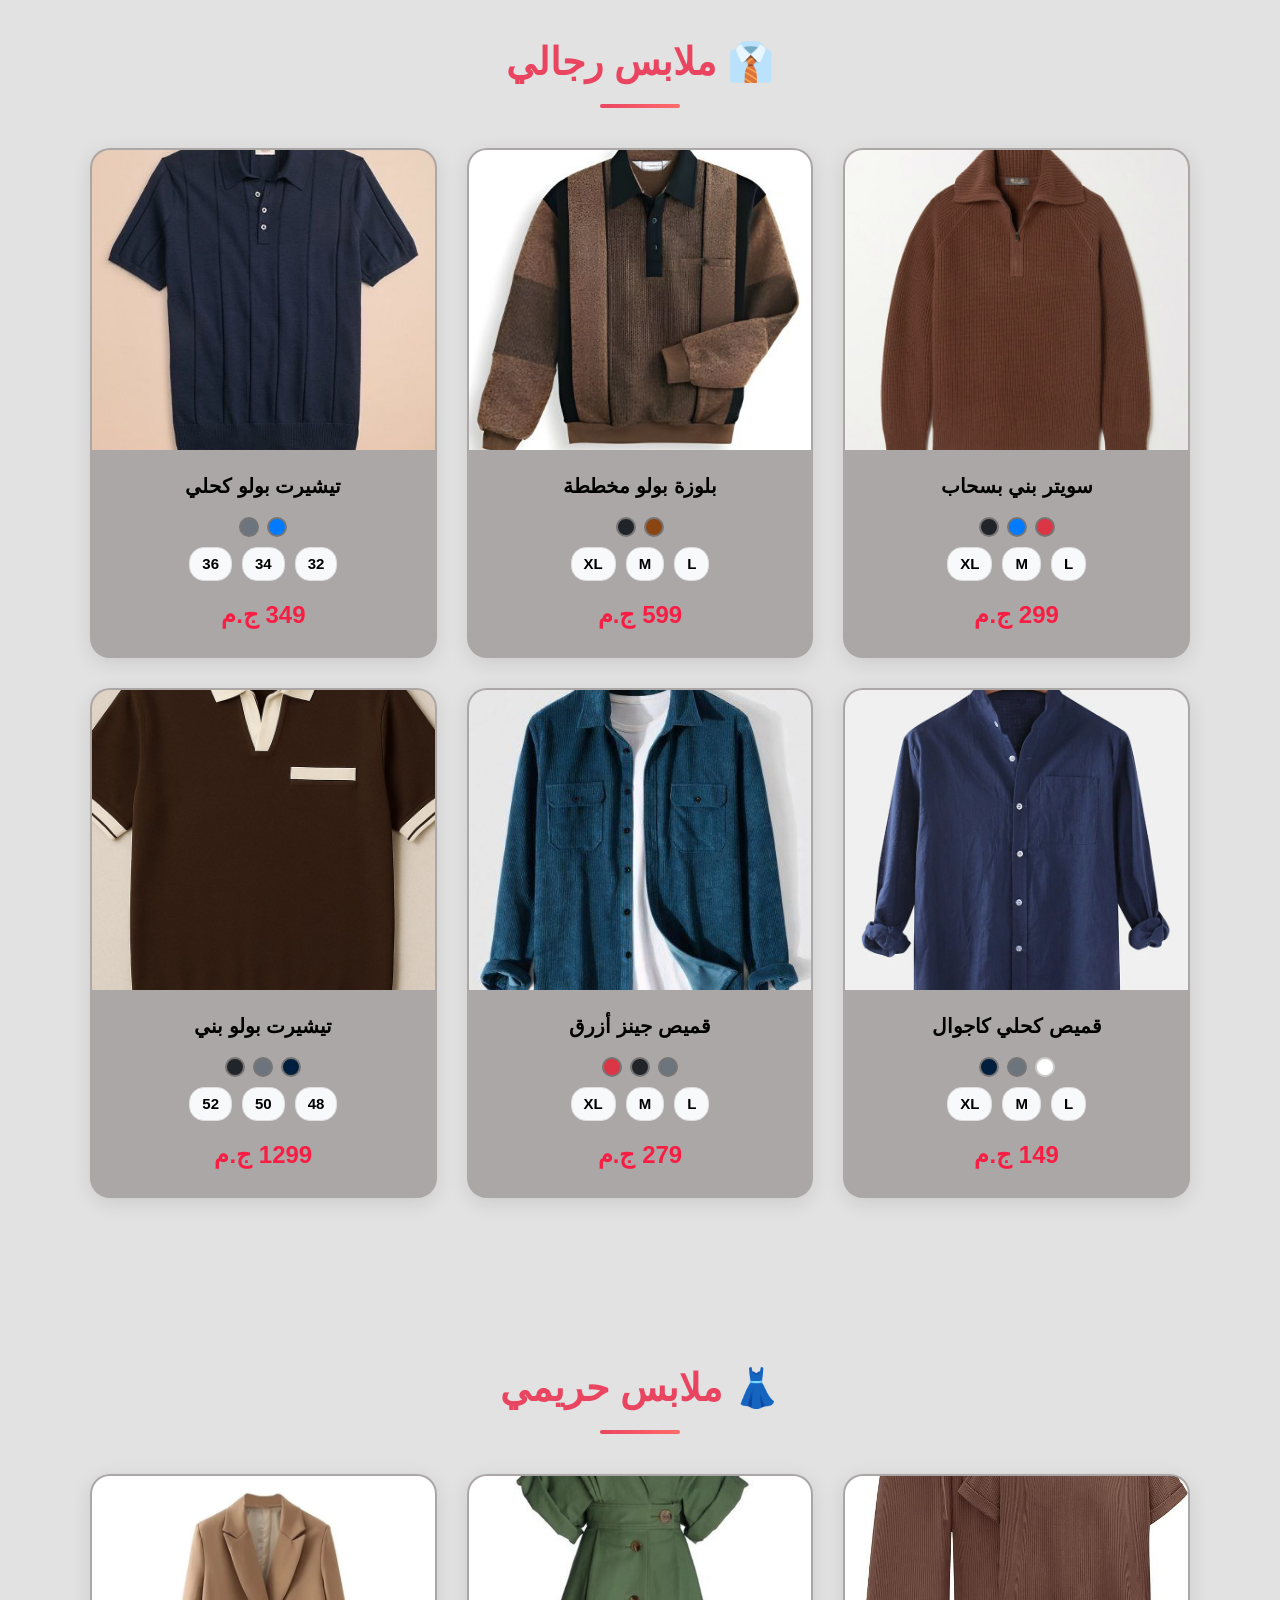
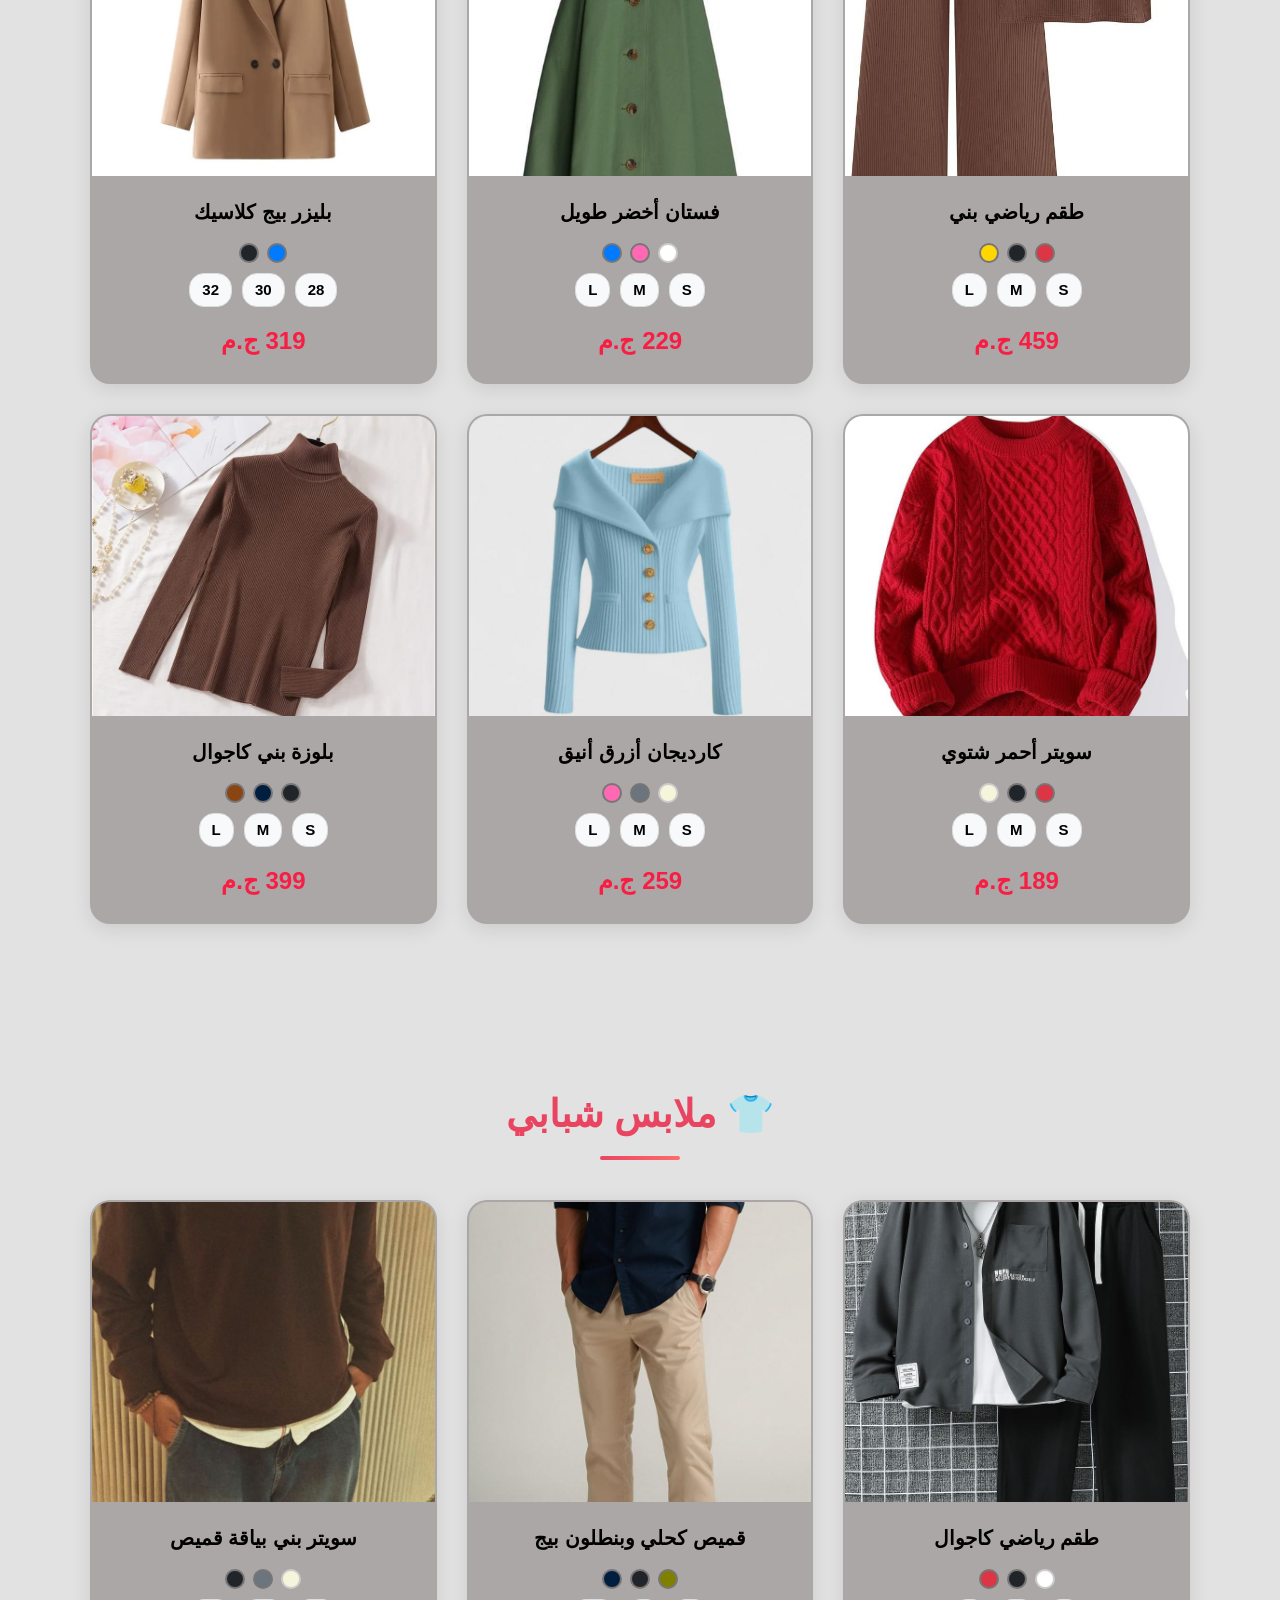
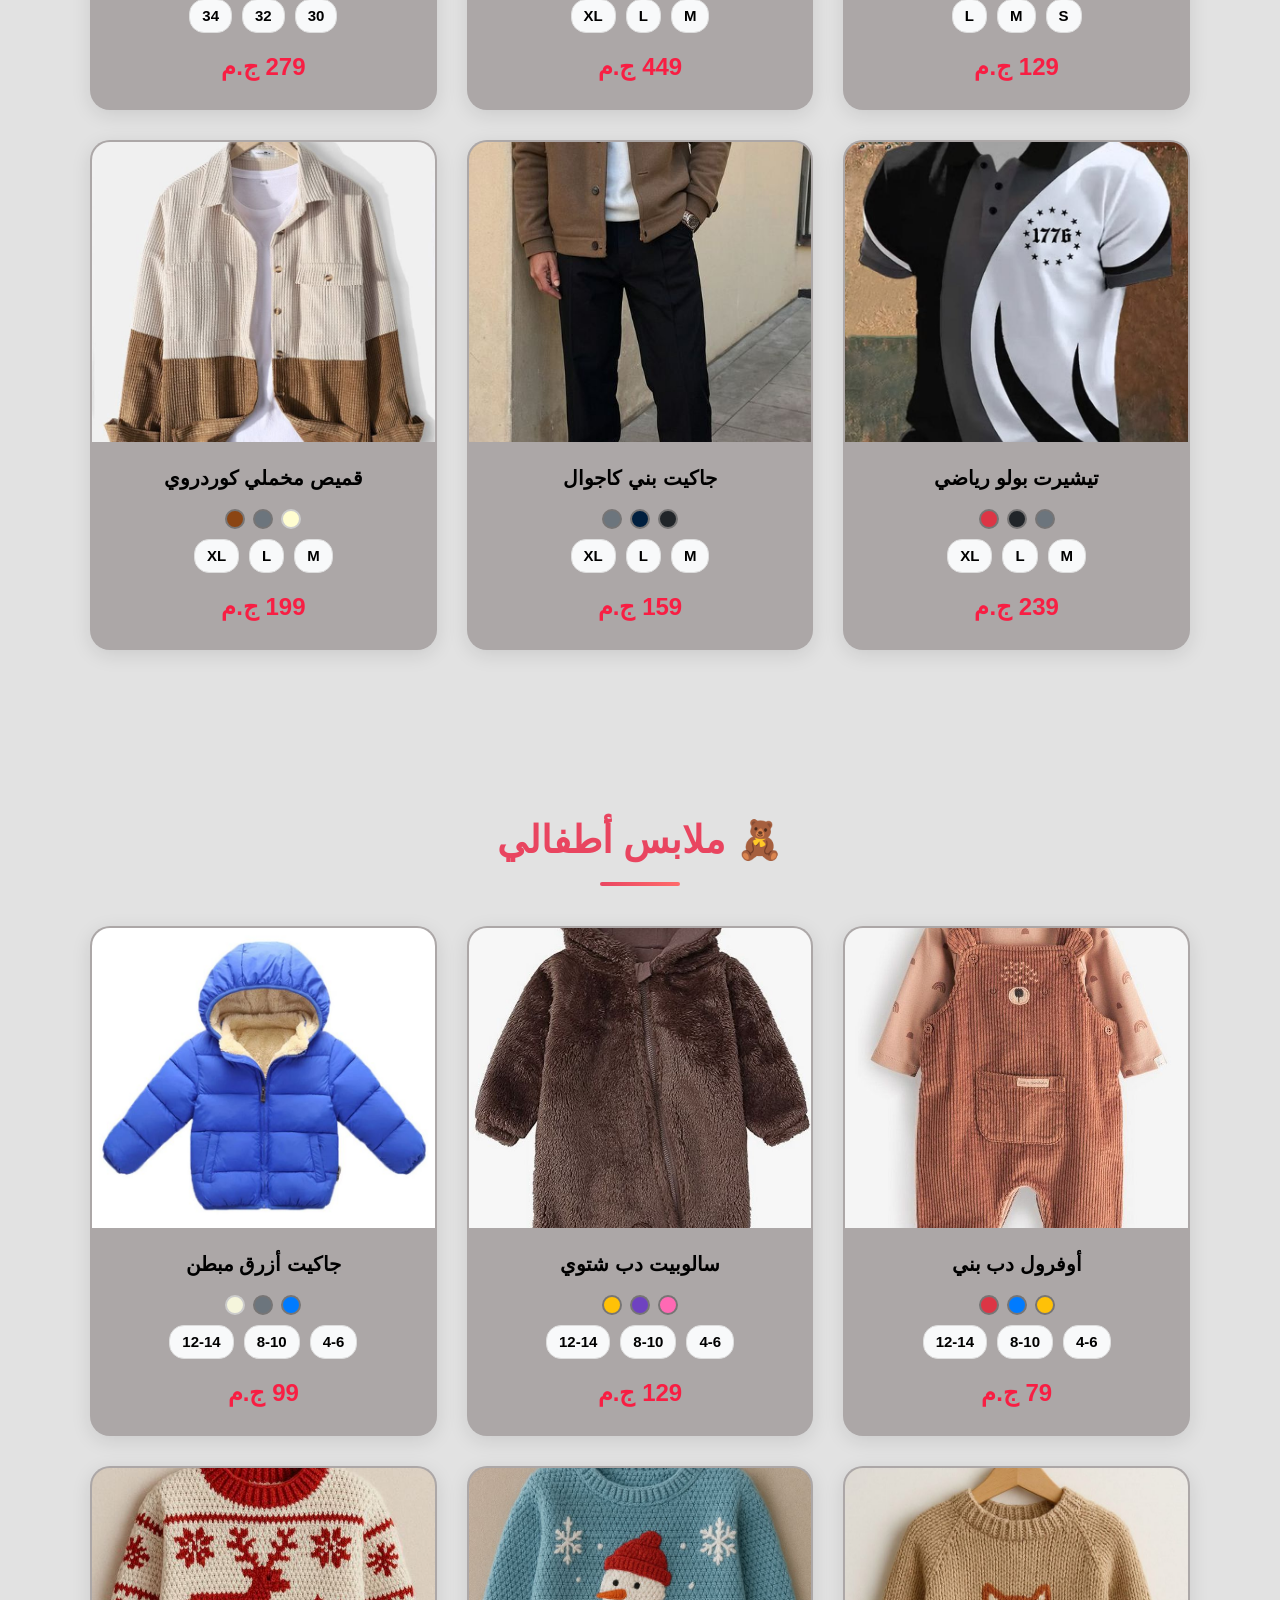
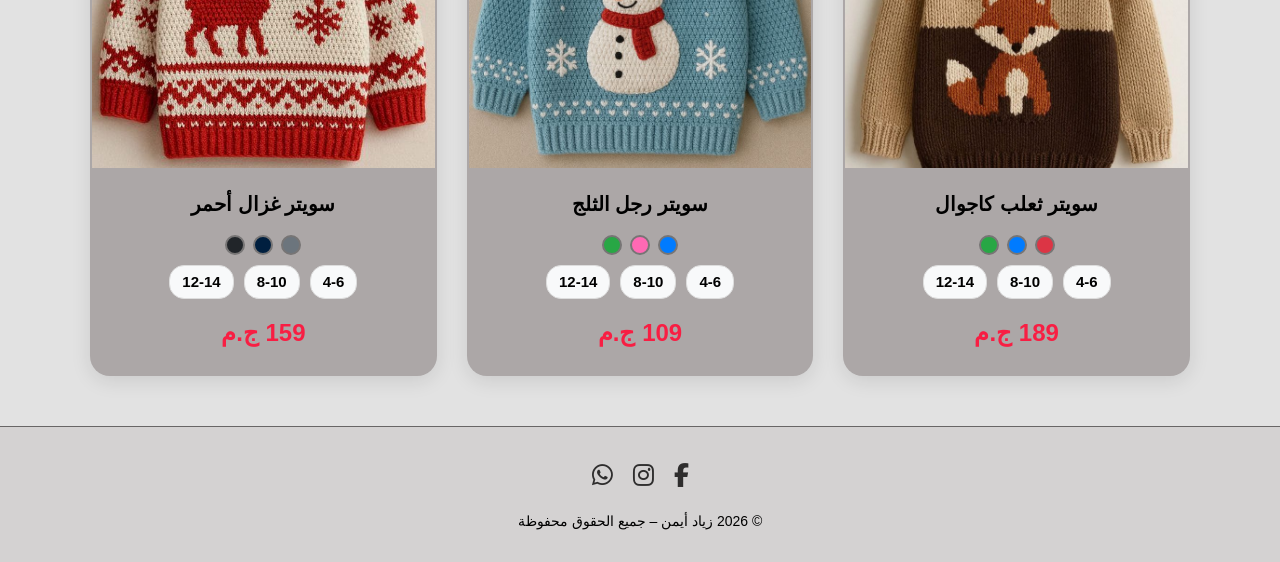
==== commit b23db6e2: "Update index.html" ====
--- a/index.html
+++ b/index.html
@@ -6,6 +6,7 @@
   <title>Fashion Store</title>
   <link rel="stylesheet" href="brand.css">
   <link rel="stylesheet" href="https://cdnjs.cloudflare.com/ajax/libs/font-awesome/6.5.1/css/all.min.css">
+  <link rel="icon" type="image/png" href="Pic/Logo2.png">
 </head>
 <body>
 
--- a/brand.css
+++ b/brand.css
@@ -541,7 +541,7 @@
   background: #f8f9fa;
   border-radius: 15px;
   border: 1px solid #ddd;
-  font-weight: 100;
+  font-weight: 600;
   
 }
 
@@ -833,4 +833,4 @@
   .menu-toggle {
     display: flex; 
   }
-}+}
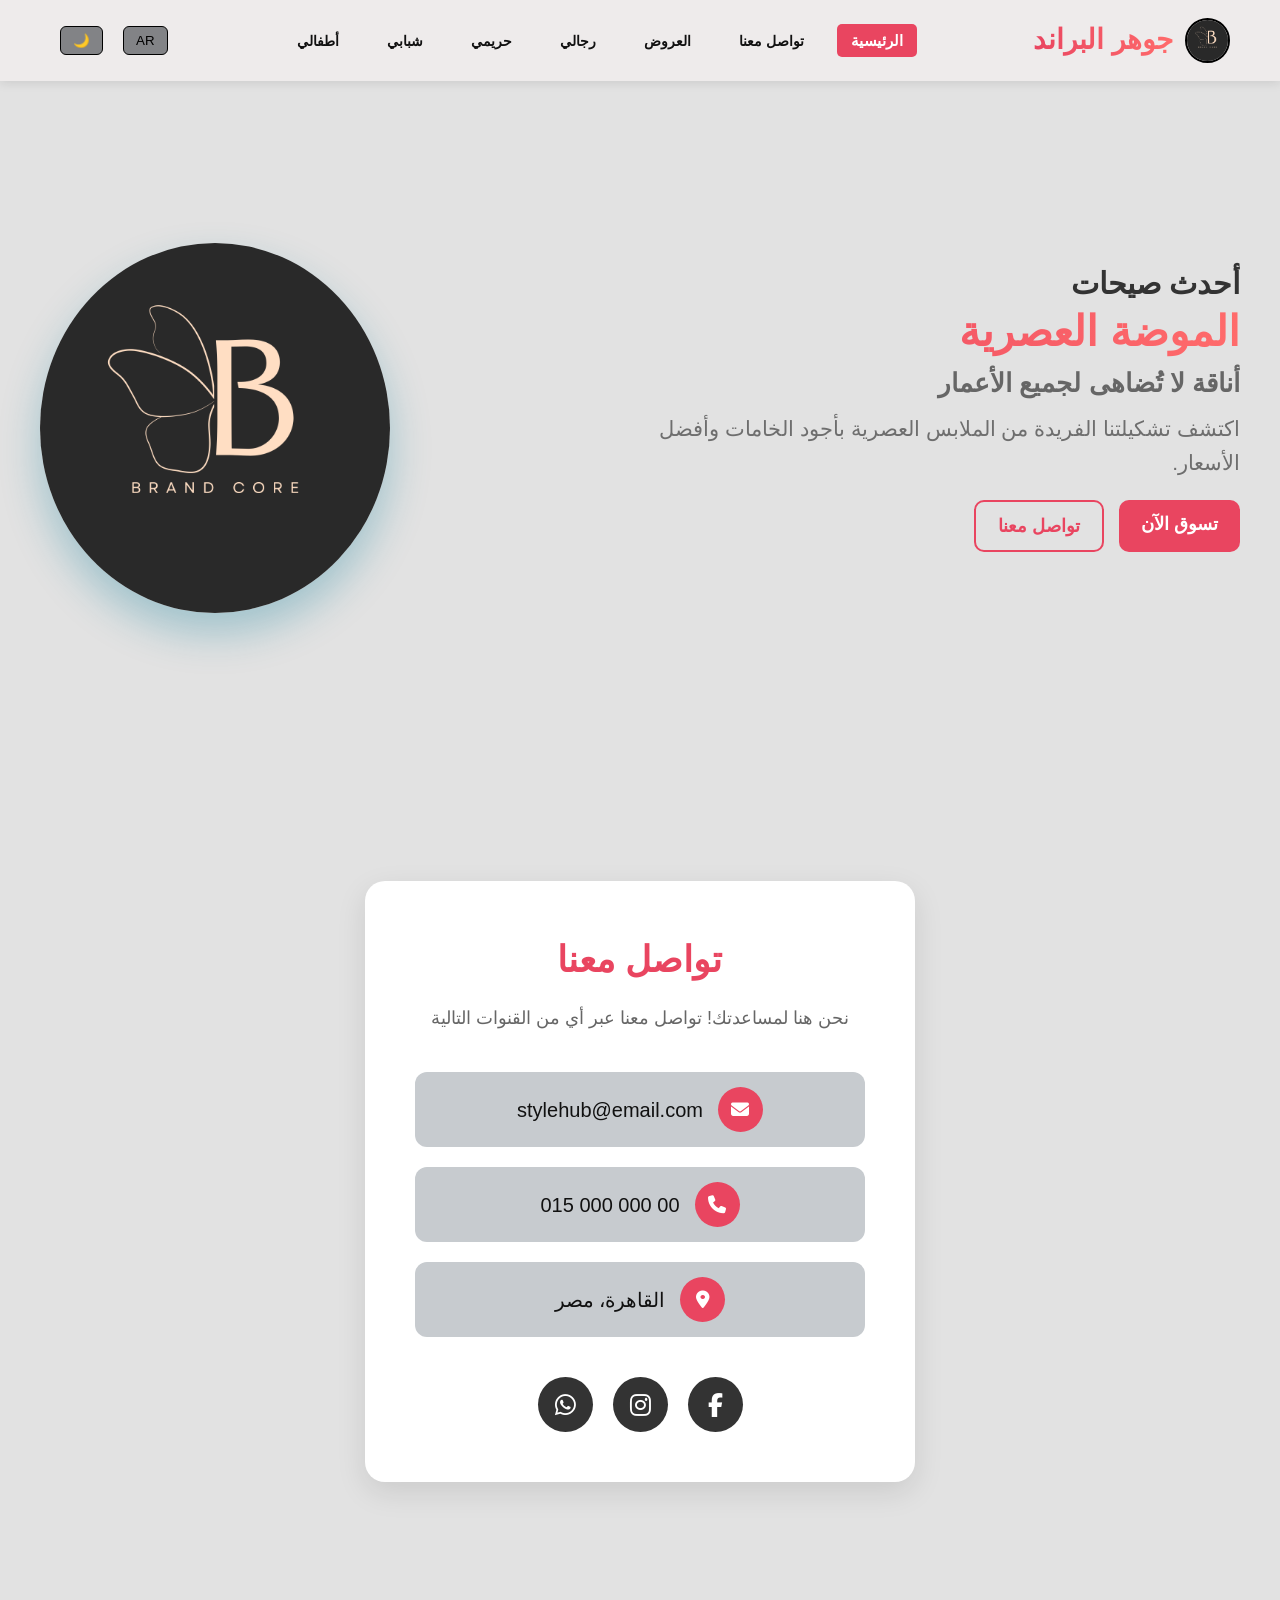
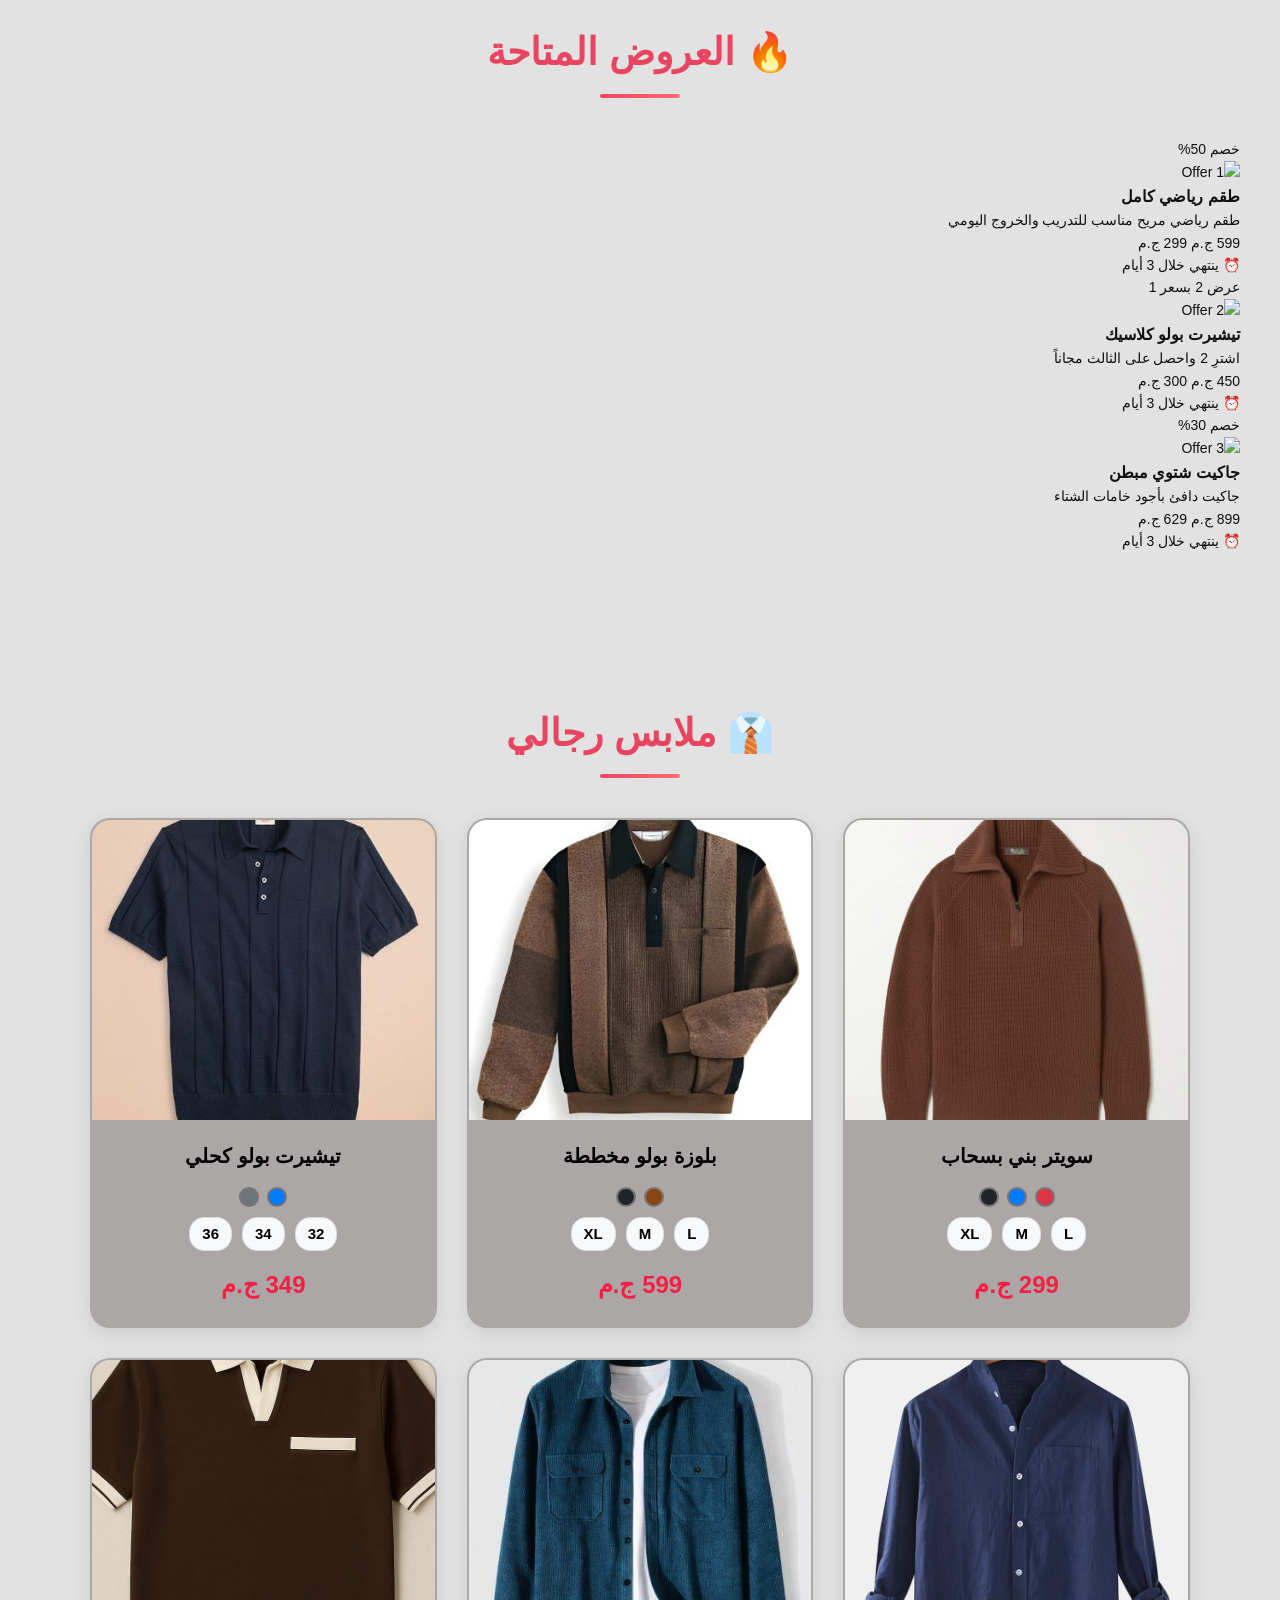
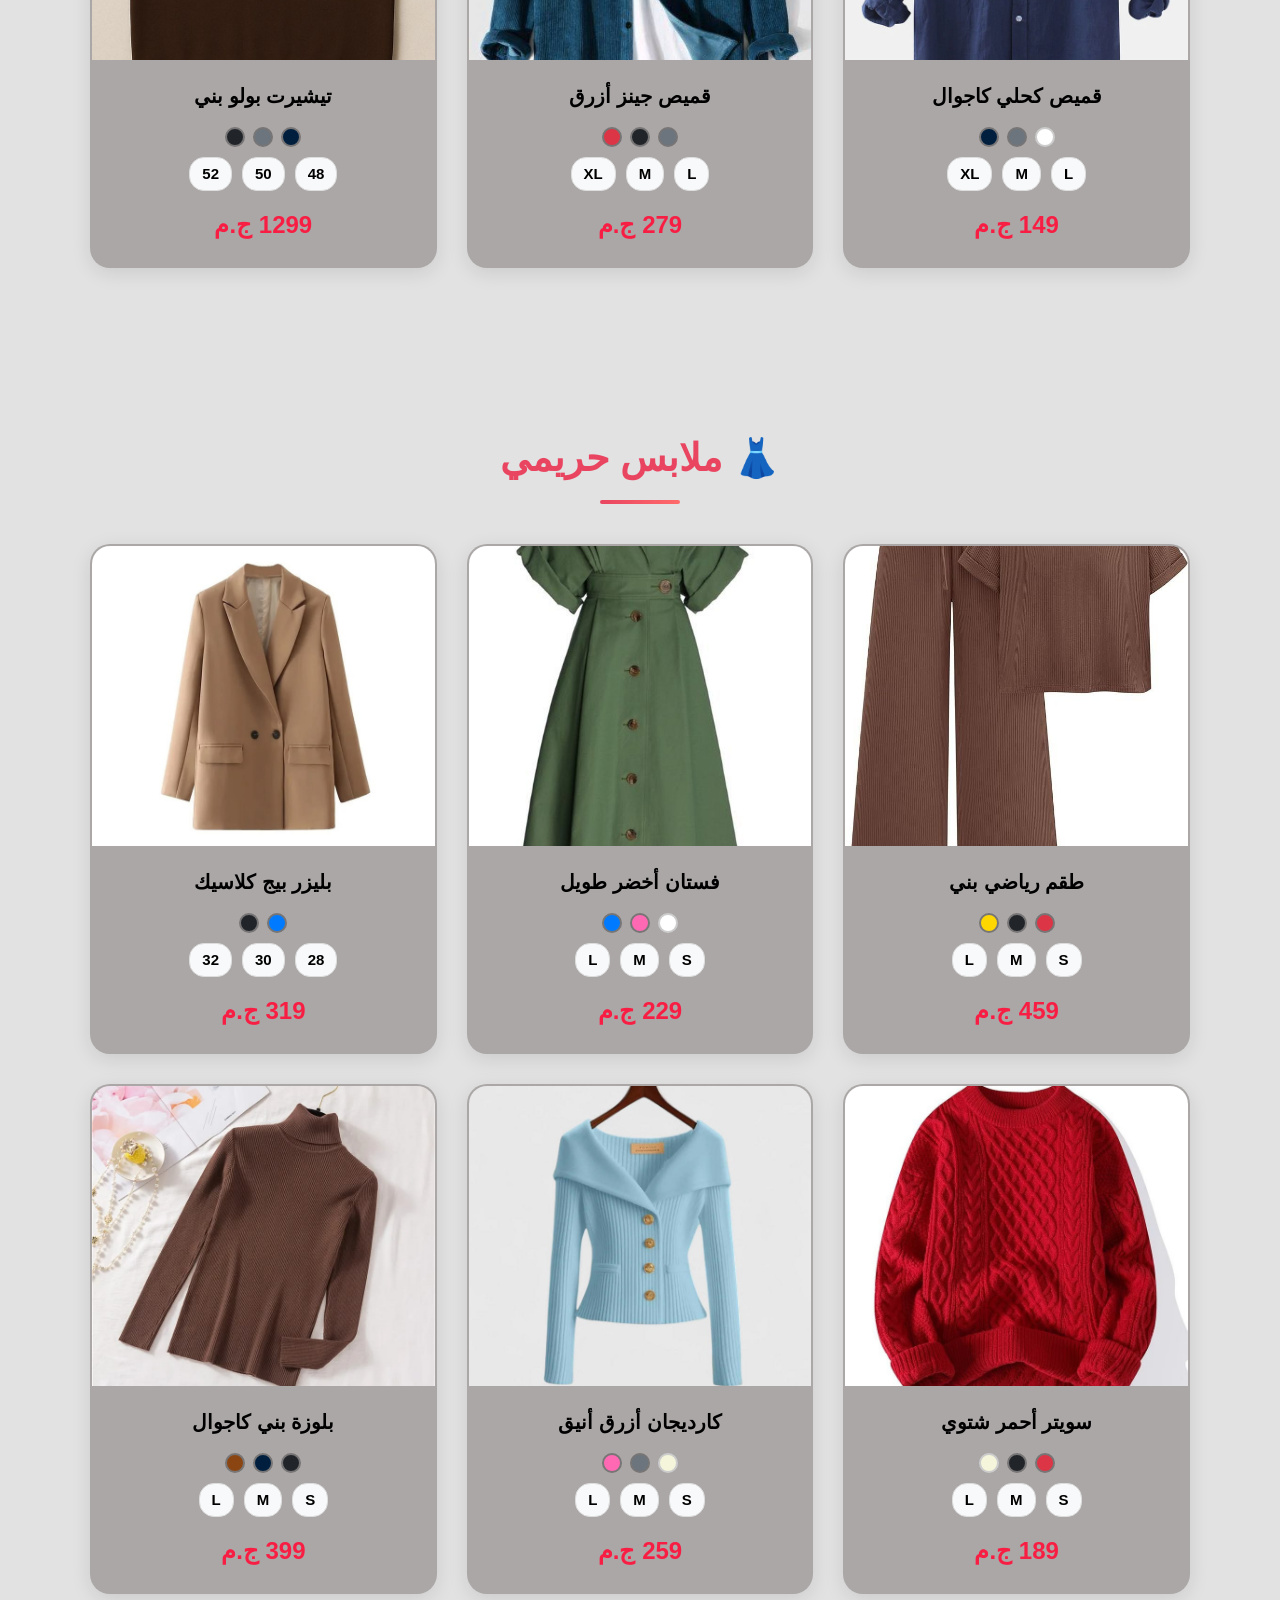
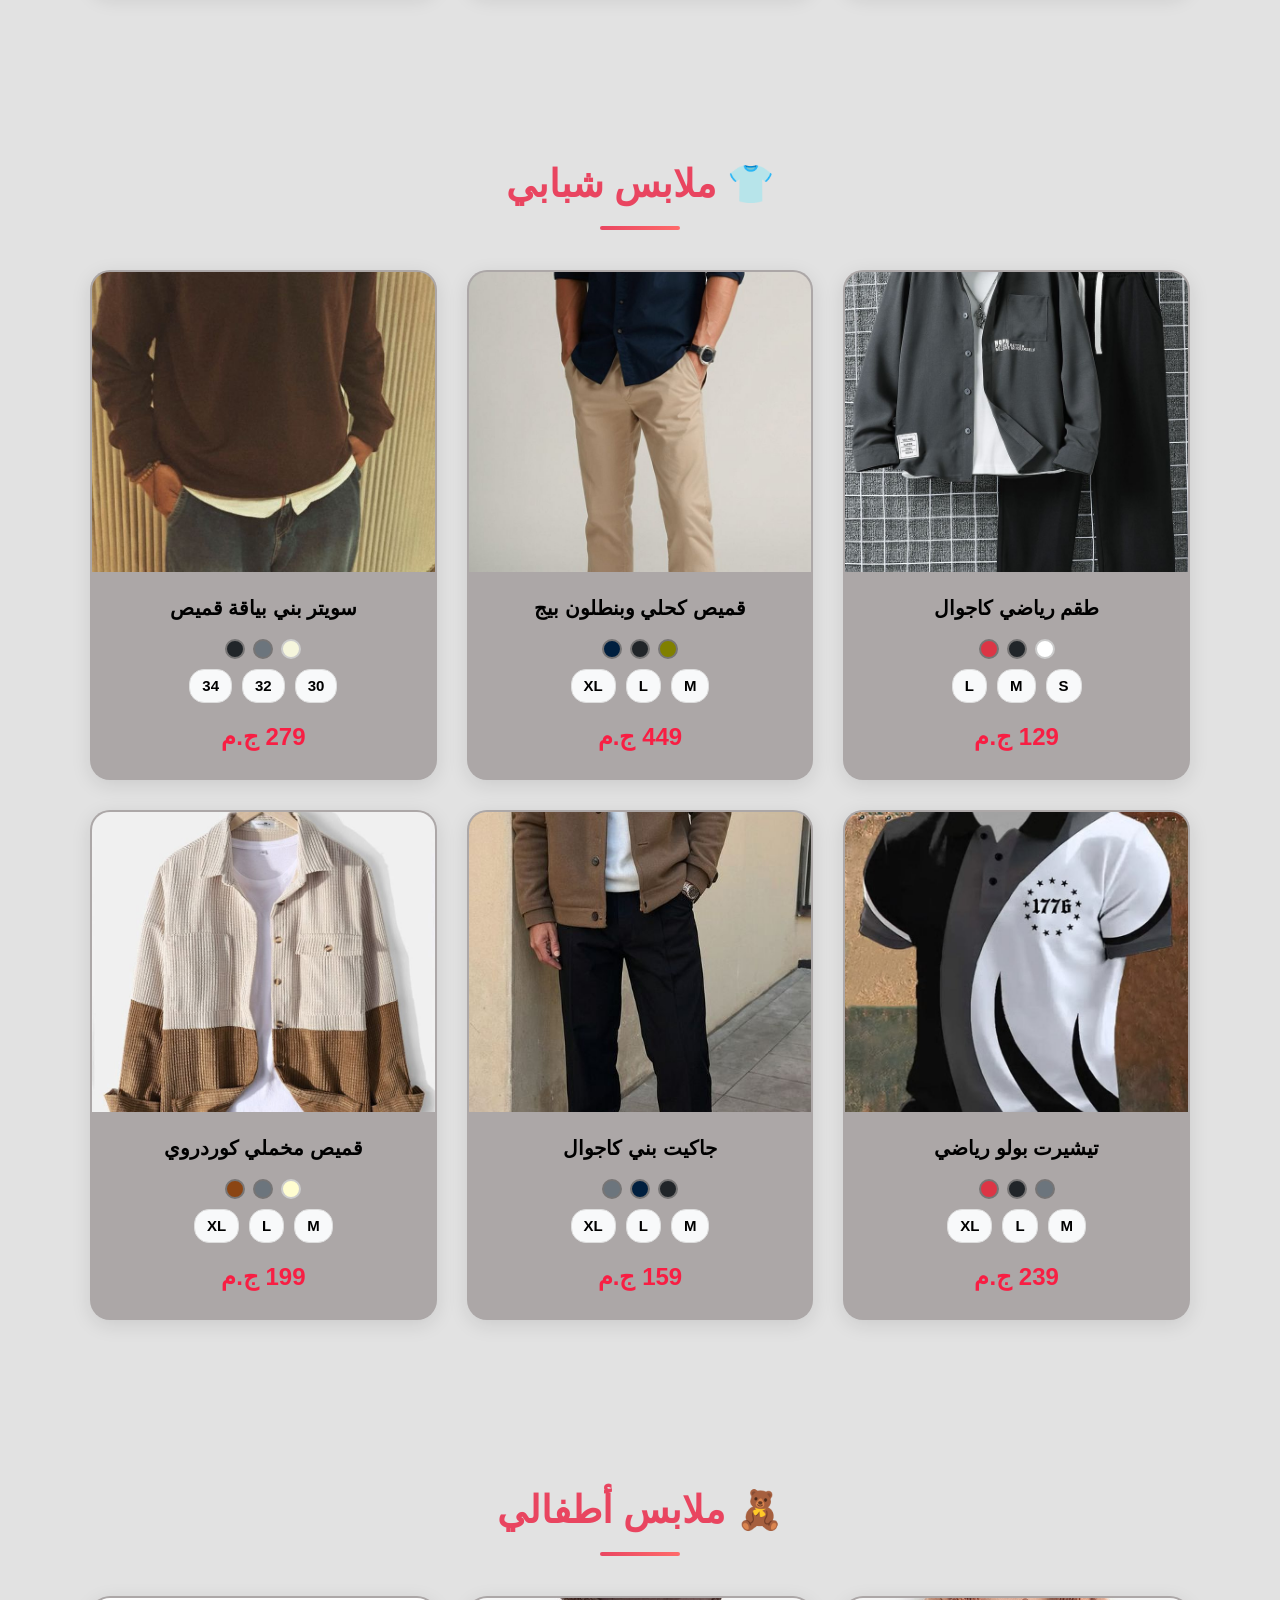
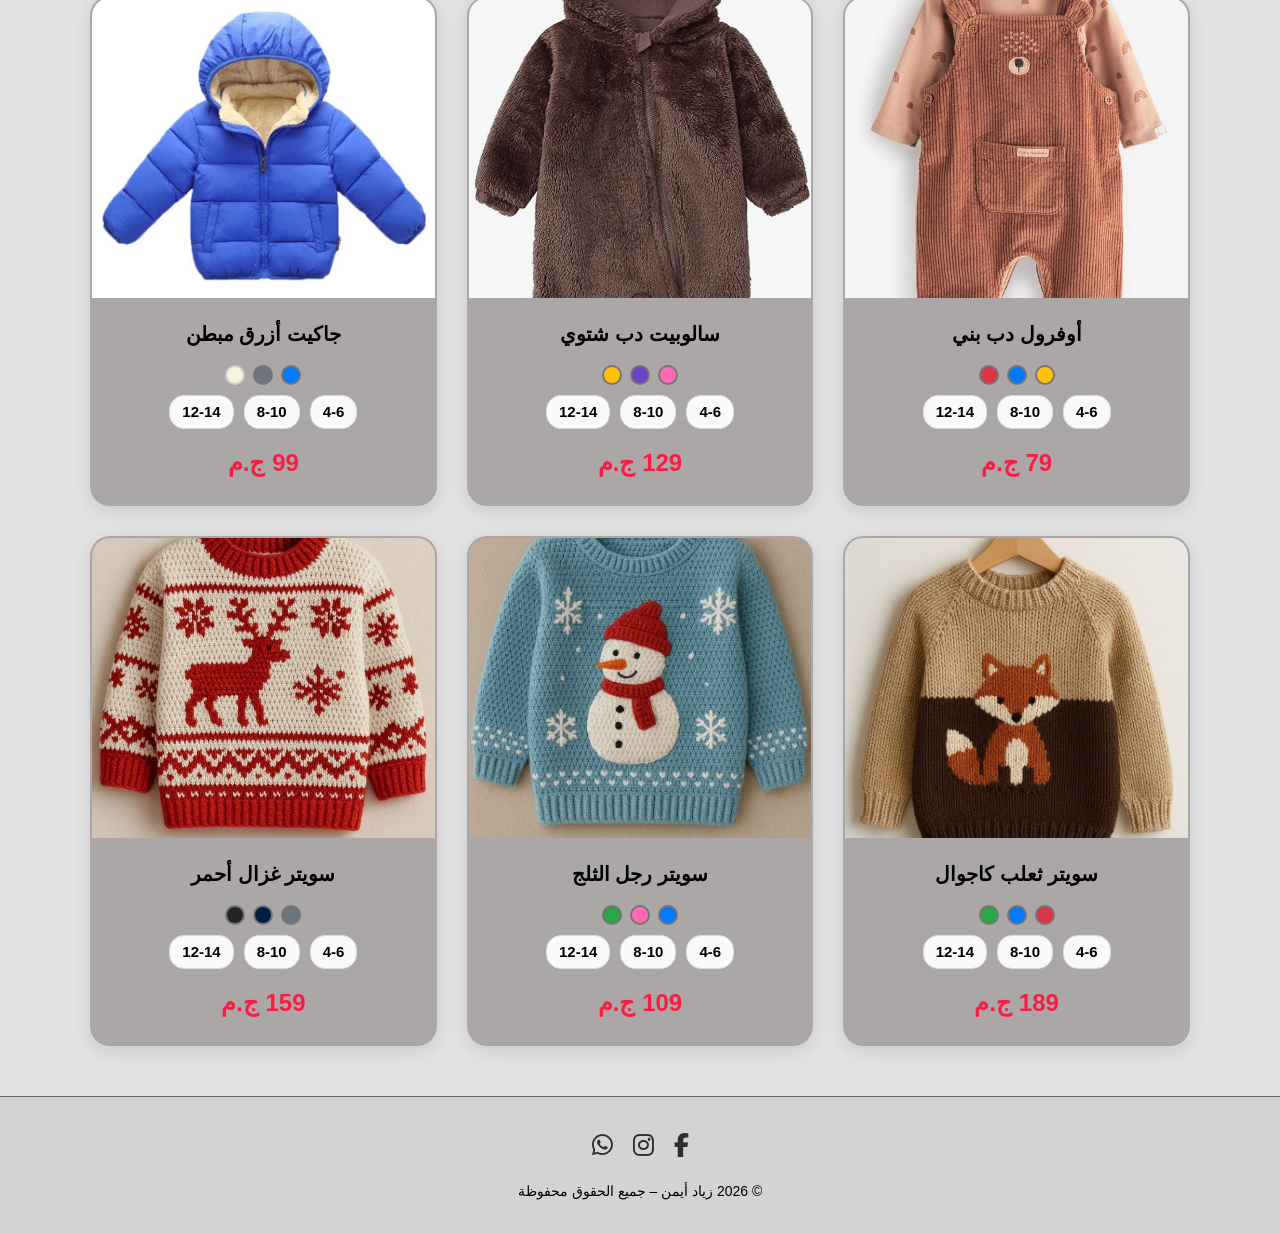
==== commit 439610c1: "Update index.html" ====
--- a/index.html
+++ b/index.html
@@ -10,7 +10,6 @@
 </head>
 <body>
 
-
 <!-- Navbar -->
 <header class="navbar">
   <div class="menu-toggle" onclick="document.querySelector('.nav-links').classList.toggle('active')">
@@ -26,6 +25,7 @@
   <nav class="nav-links">
     <a href="#home" class="active" data-key="nav-home">الرئيسية</a>
     <a href="#contact" data-key="nav-contact">تواصل معنا</a>
+    <a href="#offers" data-key="nav-offers">العروض</a>
     <a href="#men" data-key="nav-men">رجالي</a>
     <a href="#women" data-key="nav-women">حريمي</a>
     <a href="#youth" data-key="nav-youth">شبابي</a>
@@ -38,6 +38,7 @@
   </div>     
 </header>
 
+
 <!-- Hero -->
 <section id="home" class="hero">
   <div class="hero-text">
@@ -86,6 +87,66 @@
   </div>
 </section>
 
+<!-- Offers Section -->
+<section id="offers" class="offers-section">
+  <h2 class="section-title" data-key="offers-title">🔥 العروض المتاحة</h2>
+  <div class="offers-grid">
+
+    <!-- Offer 1 -->
+    <div class="offer-card">
+      <div class="offer-badge" data-key="offer-badge-1">خصم 50%</div>
+      <div class="offer-image">
+        <img src="Pic/Offers/1.jpg" alt="Offer 1">
+      </div>
+      <div class="offer-info">
+        <h3 data-key="offer-1-name">طقم رياضي كامل</h3>
+        <p class="offer-desc" data-key="offer-1-desc">طقم رياضي مريح مناسب للتدريب والخروج اليومي</p>
+        <div class="offer-prices">
+          <span class="old-price">599 ج.م</span>
+          <span class="new-price">299 ج.م</span>
+        </div>
+        <div class="offer-timer" data-key="offer-timer">⏰ ينتهي خلال 3 أيام</div>
+      </div>
+    </div>
+
+
+    <!-- Offer 2 -->
+    <div class="offer-card">
+      <div class="offer-badge" data-key="offer-badge-2">عرض 2 بسعر 1</div>
+      <div class="offer-image">
+        <img src="Pic/Offers/2.jpg" alt="Offer 2">
+      </div>
+      <div class="offer-info">
+        <h3 data-key="offer-2-name">تيشيرت بولو كلاسيك</h3>
+        <p class="offer-desc" data-key="offer-2-desc">اشترِ 2 واحصل على الثالث مجاناً</p>
+        <div class="offer-prices">
+          <span class="old-price">450 ج.م</span>
+          <span class="new-price">300 ج.م</span>
+        </div>
+        <div class="offer-timer" data-key="offer-timer">⏰ ينتهي خلال 3 أيام</div>
+      </div>
+    </div>
+
+    <!-- Offer 3 -->
+    <div class="offer-card">
+      <div class="offer-badge" data-key="offer-badge-3">خصم 30%</div>
+      <div class="offer-image">
+        <img src="Pic/Offers/3.jpg" alt="Offer 3">
+      </div>
+      <div class="offer-info">
+        <h3 data-key="offer-3-name">جاكيت شتوي مبطن</h3>
+        <p class="offer-desc" data-key="offer-3-desc">جاكيت دافئ بأجود خامات الشتاء</p>
+        <div class="offer-prices">
+          <span class="old-price">899 ج.م</span>
+          <span class="new-price">629 ج.م</span>
+        </div>
+        <div class="offer-timer" data-key="offer-timer">⏰ ينتهي خلال 3 أيام</div>
+      </div>
+    </div>
+
+  </div>
+</section>
+
 <!-- Men Section -->
 <section id="men" class="category-section">
   <h2 class="section-title" data-key="men-title">👔 ملابس رجالي</h2>
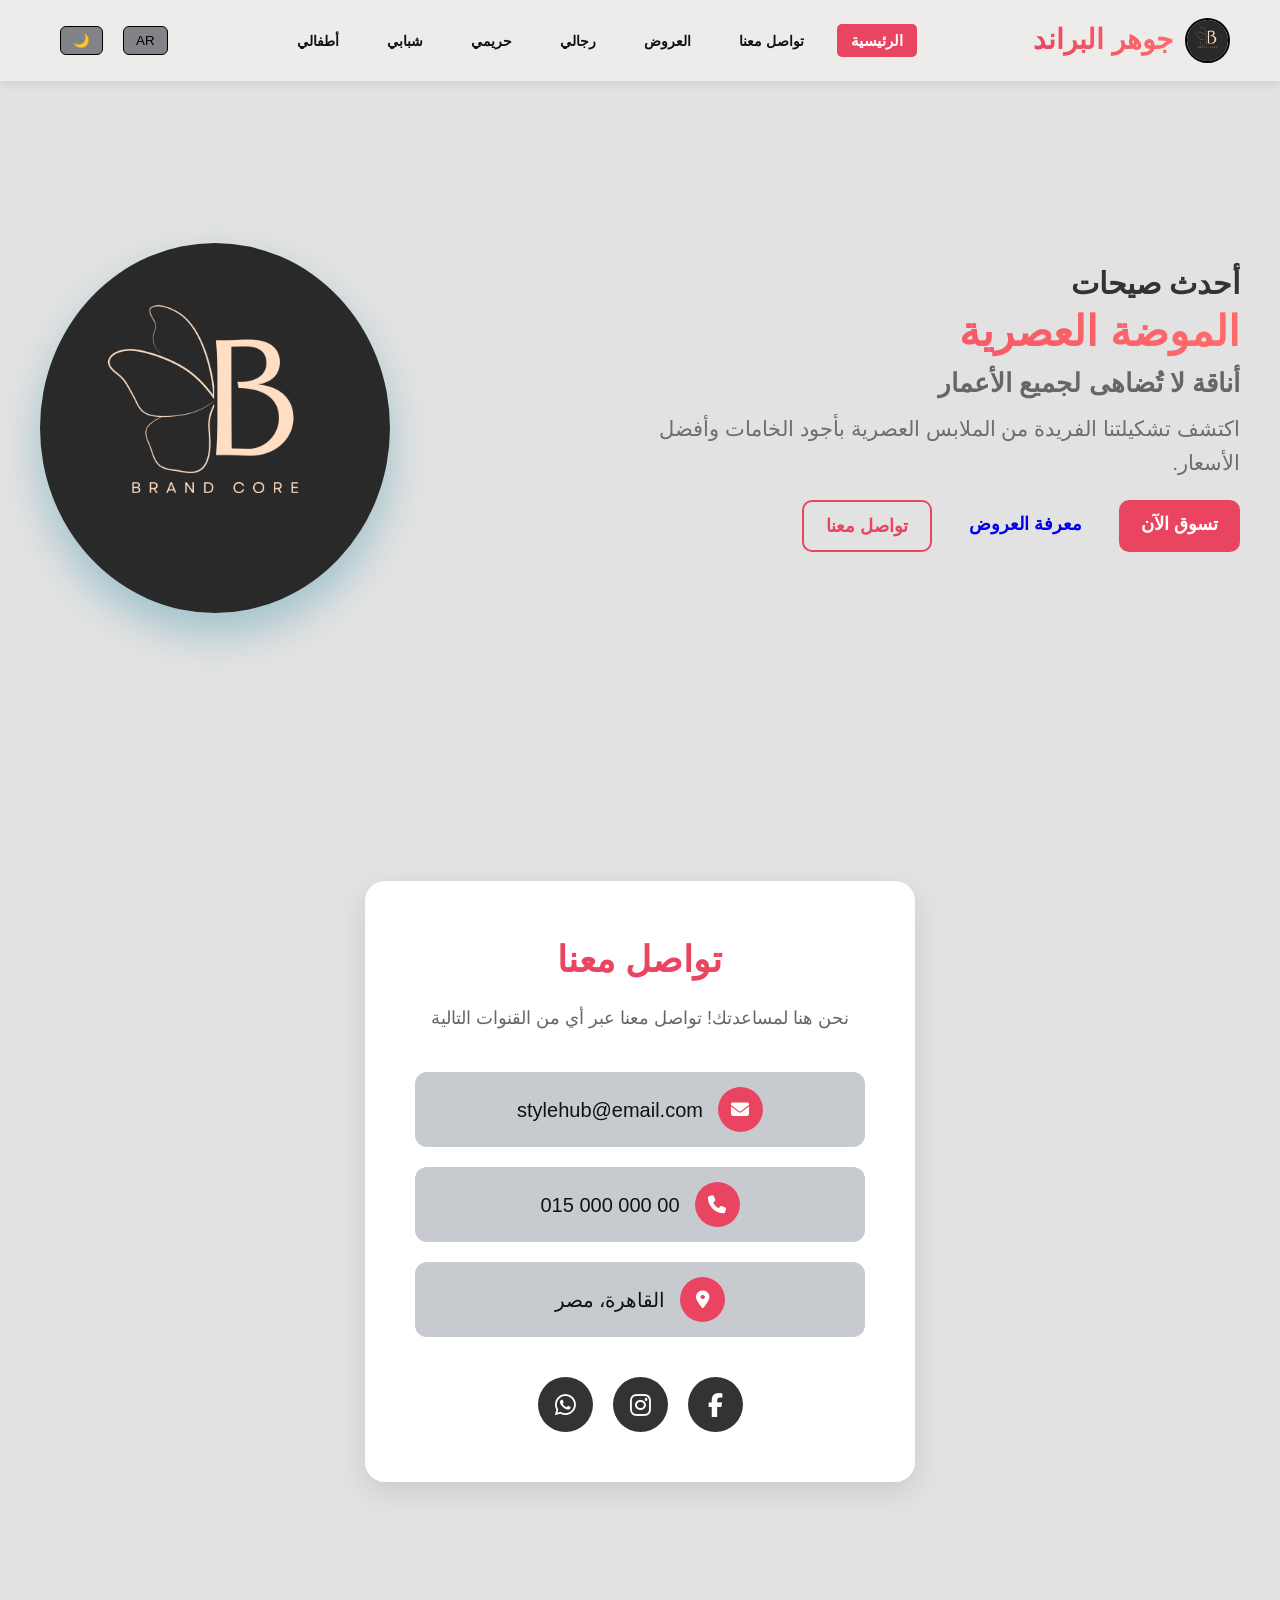
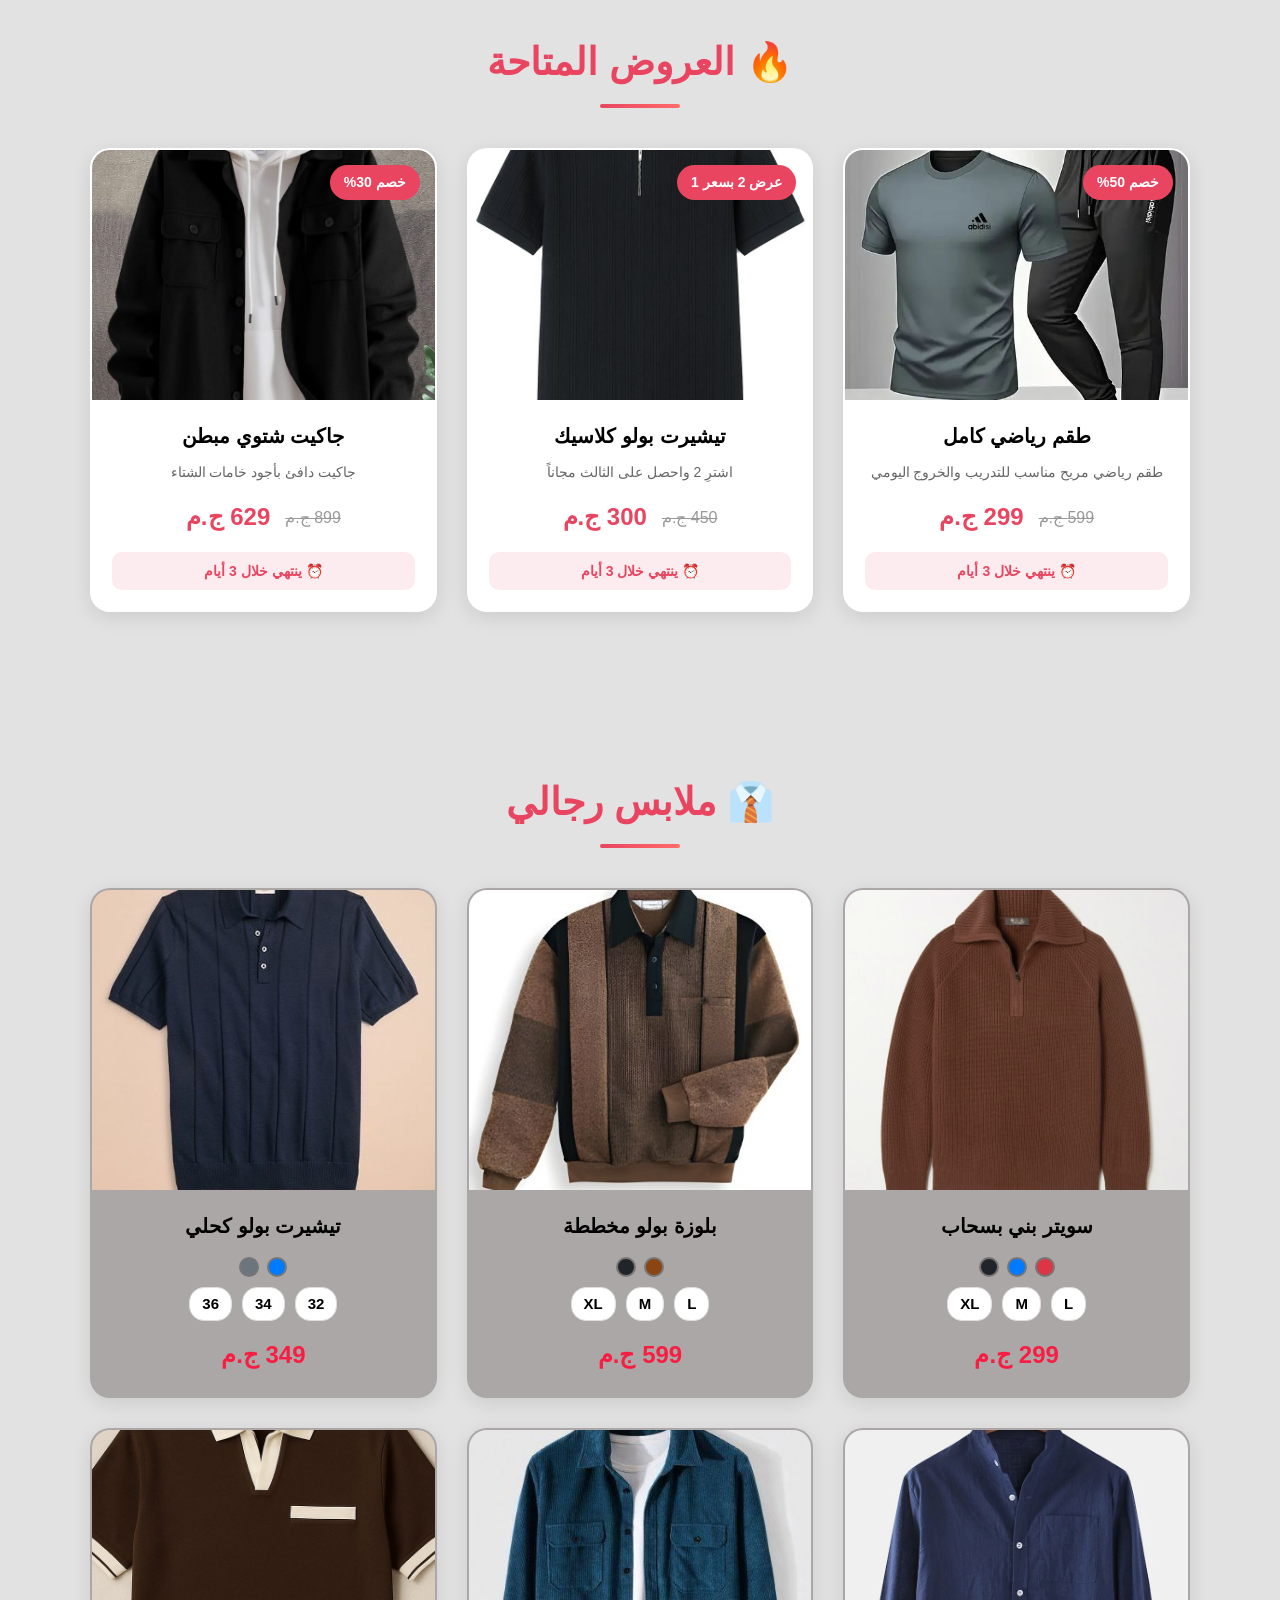
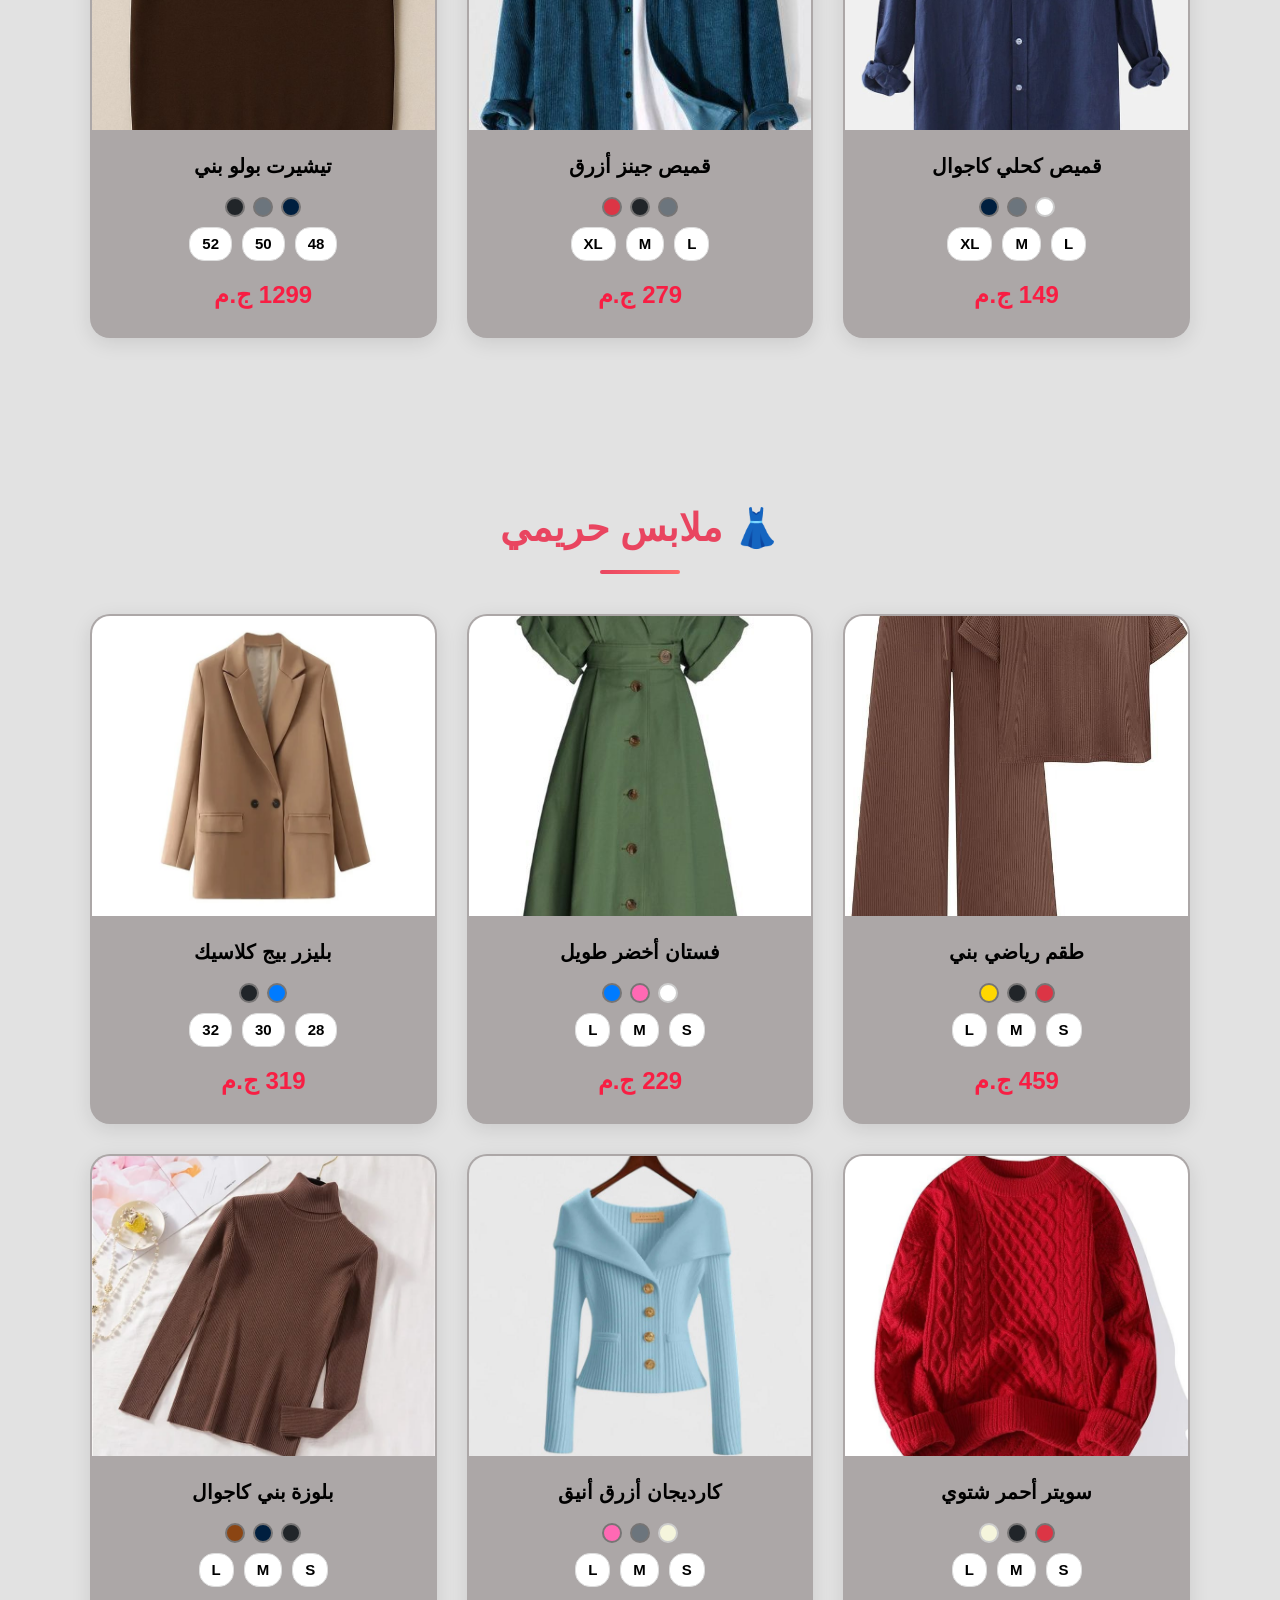
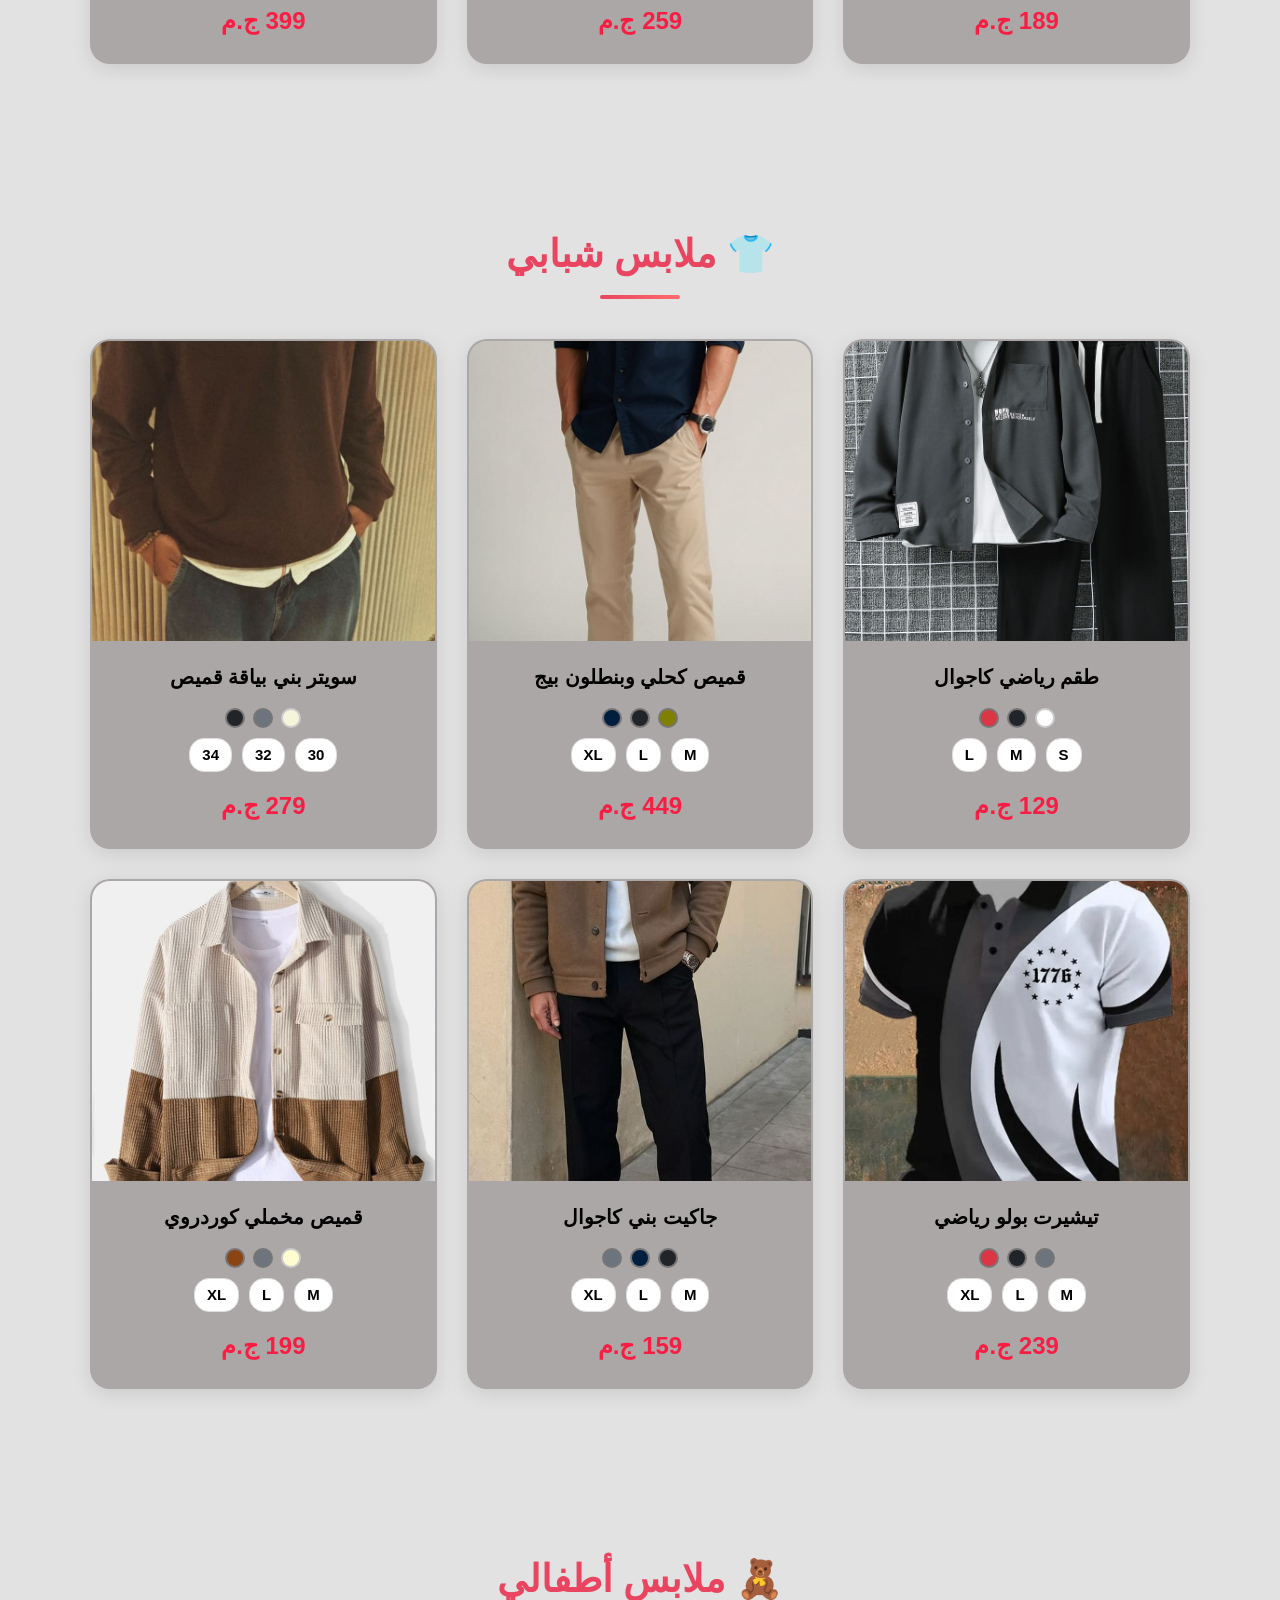
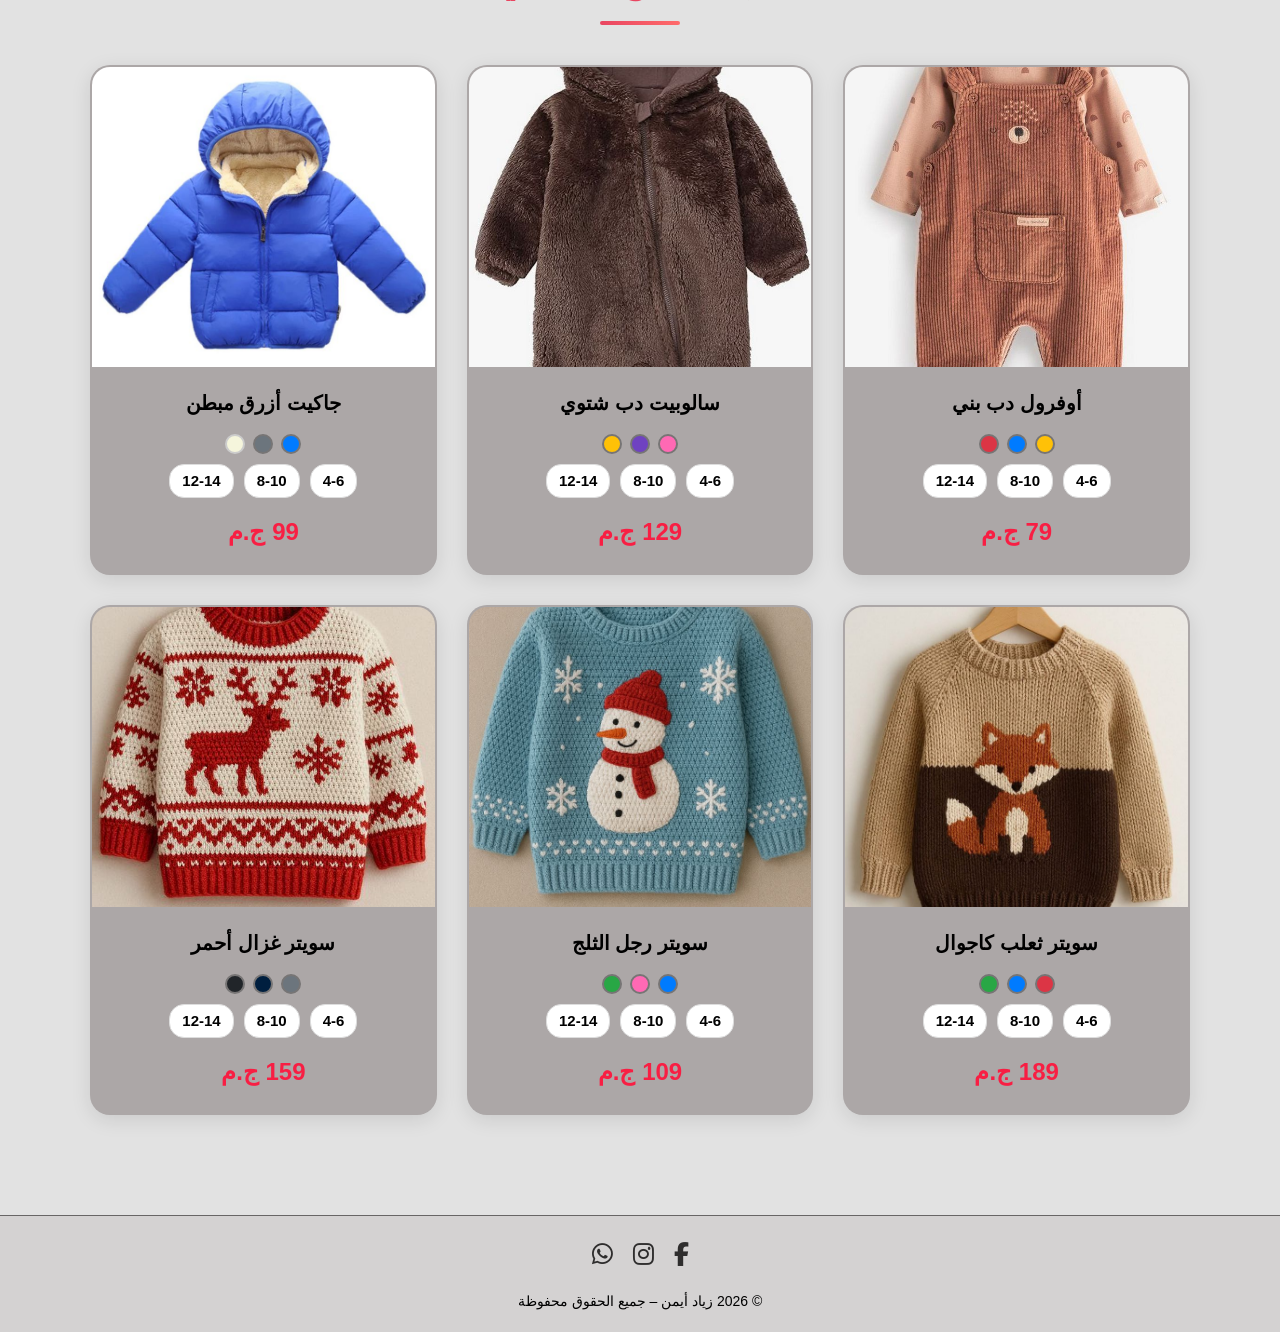
==== commit 92adb111: "Update index.html" ====
--- a/index.html
+++ b/index.html
@@ -48,7 +48,8 @@
     <p class="hero-p"  data-key="hero-p">اكتشف تشكيلتنا الفريدة من الملابس العصرية بأجود الخامات وأفضل الأسعار.</p>
     <div class="hero-buttons">
       <a href="#men" class="btn primary" data-key="hero-btn1">تسوق الآن</a>
-      <a href="#contact" class="btn secondary" data-key="hero-btn2">تواصل معنا</a>
+      <a href="#offers" class="btn primary2" data-key="hero-btn2">معرفة العروض</a>
+      <a href="#contact" class="btn secondary" data-key="hero-btn3">تواصل معنا</a>
     </div>
   </div>
   <div class="hero-image">
--- a/brand.css
+++ b/brand.css
@@ -91,6 +91,29 @@
   color: #cfcccc;
 }
 
+/* Offers --------------------------- */
+.dark-mode .offer-card {
+  background-color: #16213e;
+  border-color: #0f3460;
+}
+
+.dark-mode .offer-info h3 {
+  color: #eaeaea;
+}
+
+.dark-mode .offer-desc {
+  color: #b0b0b0;
+}
+
+.dark-mode .old-price {
+  color: #777;
+}
+
+.dark-mode .offer-timer {
+  background: rgba(233, 69, 96, 0.2);
+}
+/* --------------------------------------------- */
+
 .dark-mode .product-card {
   background-color: #16213e;
   border-color: #0f3460;
@@ -104,7 +127,6 @@
 .dark-mode .product-price {
   color: #e94560;
 }
-
 
 
 .dark-mode .footer {
@@ -209,7 +231,7 @@
 #contact{
   scroll-margin-top: 30px;
 }
-
+#offers,
 #men,
 #women,
 #youth,
@@ -405,6 +427,120 @@
   transform: translateY(-5px) scale(1.1);
   box-shadow: 0 10px 20px rgba(233, 69, 96, 0.3);
 }
+
+
+/* OFFERS SECTION -------------------------------*/
+.offers-section {
+  padding: 60px;
+}
+
+.offers-grid {
+  display: grid;
+  grid-template-columns: repeat(3, 1fr);
+  gap: 30px;
+  max-width: 1100px;
+  margin: 0 auto;
+}
+/* OFFER CARD -----------*/
+.offer-card {
+  background: #fff;
+  border-radius: 20px;
+  overflow: hidden;
+  box-shadow: 0 5px 20px rgba(0,0,0,0.1);
+  transition: 0.3s;
+  border: 2px solid transparent;
+  position: relative;
+}
+
+.offer-card:hover {
+  transform: translateY(-10px);
+  box-shadow: 0 15px 40px rgba(233, 69, 96, 0.2);
+  border-color: #e94560;
+}
+/* BADGE ----------*/
+.offer-badge {
+  position: absolute;
+  top: 15px;
+  right: 15px;
+  background: #e94560;
+  color: #fff;
+  padding: 6px 14px;
+  border-radius: 20px;
+  font-weight: bold;
+  font-size: 14px;
+  z-index: 2;
+}
+
+body[dir="ltr"] .offer-badge {
+  right: auto;
+  left: 15px;
+}
+/* IMAGE -----------*/
+.offer-image {
+  width: 100%;
+  height: 250px;
+  overflow: hidden;
+}
+
+.offer-image img {
+  width: 100%;
+  height: 100%;
+  object-fit: cover;
+  transition: 0.3s;
+}
+
+.offer-card:hover .offer-image img {
+  transform: scale(1.1);
+}
+/* INFO ---------*/
+.offer-info {
+  padding: 20px;
+  text-align: center;
+}
+
+.offer-info h3 {
+  font-size: 20px;
+  margin-bottom: 10px;
+  color: #000;
+  font-weight: 600;
+}
+
+.offer-desc {
+  font-size: 14px;
+  color: #666;
+  margin-bottom: 15px;
+  line-height: 1.5;
+}
+/* PRICES ----------*/
+.offer-prices {
+  display: flex;
+  justify-content: center;
+  align-items: center;
+  gap: 15px;
+  margin-bottom: 15px;
+}
+
+.old-price {
+  font-size: 16px;
+  color: #999;
+  text-decoration: line-through;
+}
+
+.new-price {
+  font-size: 24px;
+  font-weight: bold;
+  color: #e94560;
+}
+/* TIMER ------*/
+.offer-timer {
+  font-size: 14px;
+  color: #e94560;
+  font-weight: 600;
+  padding: 8px;
+  background: rgba(233, 69, 96, 0.1);
+  border-radius: 10px;
+}
+
 
 /* CATEGORY SECTIONS --------------------------------------*/
 .category-section {
@@ -534,11 +670,12 @@
   margin-bottom: 15px;
   font-size: 15px;
   color: #000000;
+  
 }
 
 .product-sizes span {
   padding: 4px 12px;
-  background: #f8f9fa;
+  background: #ffffff;
   border-radius: 15px;
   border: 1px solid #ddd;
   font-weight: 600;
@@ -774,6 +911,22 @@
     height: 45px;
     font-size: 20px;
   }
+/* Offers ---------------------------- */
+  .offers-grid {
+    grid-template-columns: 1fr;
+    gap: 20px;
+    padding: 0 10px;
+  }
+  
+  .offer-card {
+    max-width: 350px;
+    margin: 0 auto;
+  }
+  
+  .offer-image {
+    height: 200px;
+  }
+}
 
   /* ===== FOOTER ===== */
   .footer {
@@ -794,7 +947,7 @@
     right: auto;
     left: 20px;
   }
-}
+
 
 /* Extra Small Screens */
 @media (max-width: 380px) {
@@ -811,8 +964,6 @@
     font-size: 20px;
   }
 }
-
-
 .nav-actions {
   display: flex;
   align-items: center;
